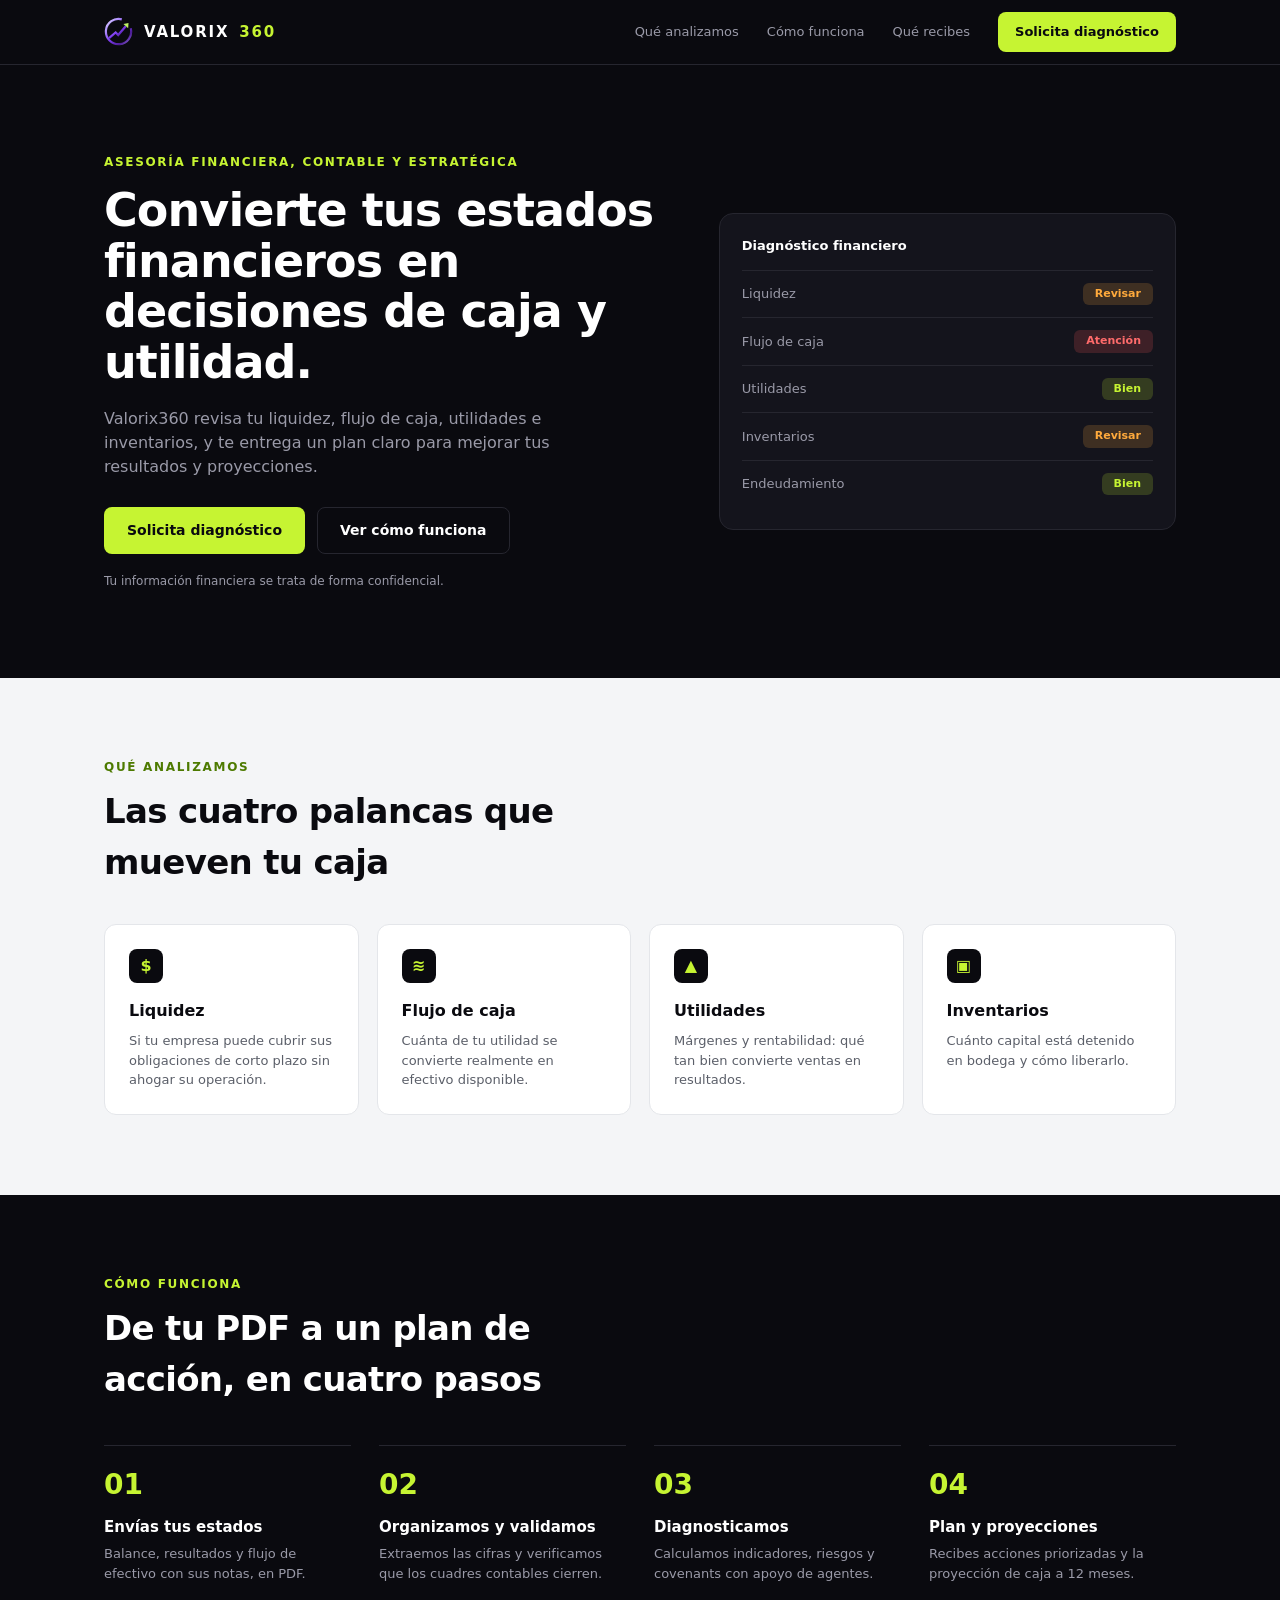
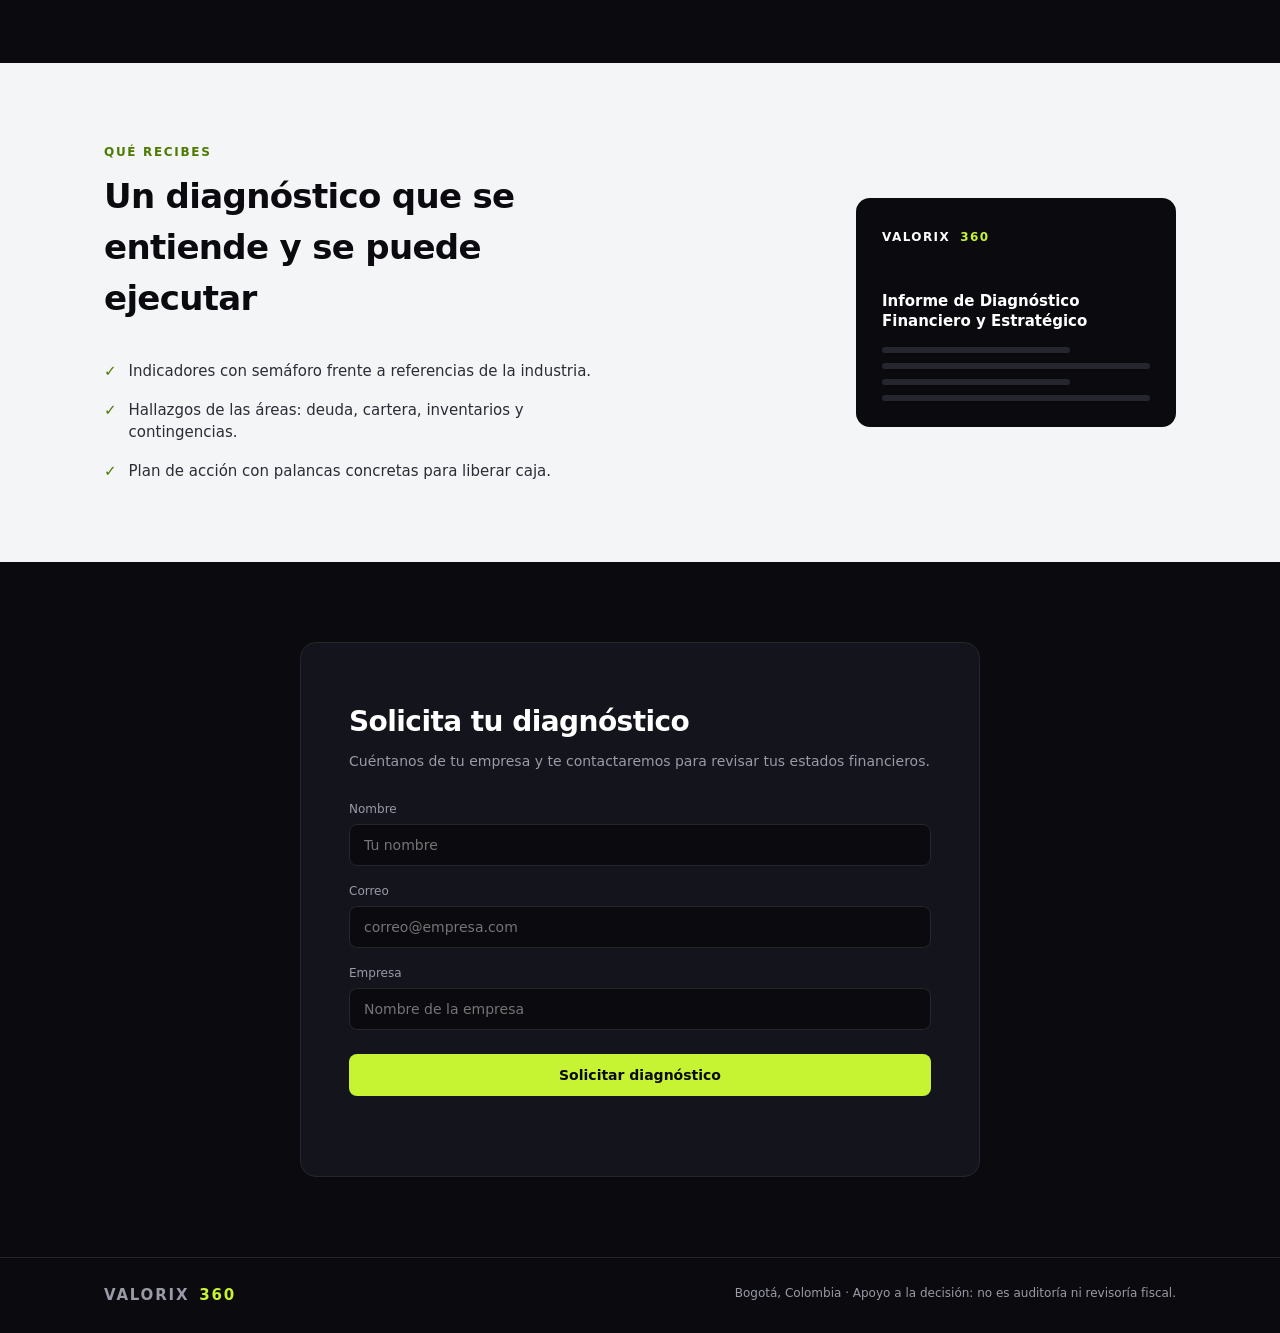
==== web/valorix360.html @ 67e41792 "Logo oficial en PNG y SVG en app y landing" ====
<!DOCTYPE html>
<html lang="es">
<head>
<meta charset="utf-8">
<meta name="viewport" content="width=device-width, initial-scale=1">
<title>Valorix360 · Asesoría financiera, contable y estratégica</title>
<link rel="icon" href="[data-uri]" type="image/svg+xml">
<link rel="icon" href="[data-uri]" type="image/png">
<style>
:root { --bg:#0a0a0f; --panel:#14141c; --line:#26262f; --lime:#c6f432; --txt:#ffffff; --mut:#9a9aa8; --light:#f4f5f7; --ink:#0a0a0f; }
* { box-sizing:border-box; margin:0; padding:0; }
html { scroll-behavior:smooth; }
body { font-family:"Inter","Segoe UI",system-ui,sans-serif; background:var(--bg); color:var(--txt); line-height:1.5; }
a { color:inherit; text-decoration:none; }
.wrap { max-width:1120px; margin:0 auto; padding:0 24px; }
.eyebrow { color:var(--lime); font-size:12px; font-weight:700; letter-spacing:.14em; text-transform:uppercase; }
.btn { display:inline-block; border-radius:8px; padding:12px 22px; font-weight:700; font-size:14px; border:1px solid transparent; cursor:pointer; font-family:inherit; }
.btn-lime { background:var(--lime); color:var(--ink); }
.btn-lime:hover { filter:brightness(1.08); }
.btn-ghost { border-color:var(--line); color:var(--txt); }
.btn[disabled] { opacity:.6; cursor:wait; }
header { border-bottom:1px solid var(--line); }
header .wrap { display:flex; align-items:center; justify-content:space-between; height:64px; }
.logo { font-weight:800; letter-spacing:.12em; font-size:15px; display:inline-flex; align-items:center; gap:10px; }
.logo img { display:block; }
.logo span { color:var(--lime); }
nav { display:flex; gap:28px; align-items:center; font-size:13px; color:var(--mut); }
nav a:hover { color:var(--txt); }
nav .btn { padding:9px 16px; font-size:13px; color:var(--ink); }
.hero { padding:88px 0; }
.hero .wrap { display:grid; grid-template-columns:1.1fr .9fr; gap:56px; align-items:center; }
.hero h1 { font-size:46px; line-height:1.1; margin:14px 0 20px; letter-spacing:-.02em; }
.hero p { color:var(--mut); max-width:480px; margin-bottom:28px; }
.hero .cta { display:flex; gap:12px; flex-wrap:wrap; }
.hero small { display:block; margin-top:18px; color:var(--mut); font-size:12px; }
.card-dark { background:var(--panel); border:1px solid var(--line); border-radius:14px; padding:22px; }
.card-dark h4 { font-size:13px; margin-bottom:14px; }
.row { display:flex; justify-content:space-between; align-items:center; padding:12px 0; border-top:1px solid var(--line); font-size:13px; color:var(--mut); }
.badge { font-size:11px; font-weight:700; padding:3px 12px; border-radius:6px; }
.ok { background:rgba(198,244,50,.18); color:var(--lime); }
.warn { background:rgba(255,170,60,.18); color:#ffaa3c; }
.bad { background:rgba(255,90,90,.18); color:#ff6b6b; }
.light { background:var(--light); color:var(--ink); padding:80px 0; }
.light .eyebrow { color:#4d7a00; }
.light h2 { font-size:34px; margin:10px 0 36px; letter-spacing:-.02em; max-width:520px; }
.cards { display:grid; grid-template-columns:repeat(4,1fr); gap:18px; }
.card { background:#fff; border:1px solid #e4e6ea; border-radius:12px; padding:24px; }
.card .ic { width:34px; height:34px; border-radius:8px; background:var(--ink); color:var(--lime); display:grid; place-items:center; margin-bottom:16px; font-weight:800; }
.card h3 { font-size:16px; margin-bottom:8px; }
.card p { font-size:13px; color:#5b5f69; }
.dark { padding:80px 0; }
.dark h2 { font-size:34px; margin:10px 0 40px; letter-spacing:-.02em; max-width:520px; }
.steps { display:grid; grid-template-columns:repeat(4,1fr); gap:28px; }
.step { border-top:1px solid var(--line); padding-top:18px; }
.step b { display:block; color:var(--lime); font-size:28px; margin-bottom:10px; }
.step h3 { font-size:15px; margin-bottom:6px; }
.step p { color:var(--mut); font-size:13px; }
.recibes { display:grid; grid-template-columns:1fr 1fr; gap:56px; align-items:center; }
.recibes ul { list-style:none; display:grid; gap:16px; }
.recibes li { display:flex; gap:12px; font-size:15px; color:#2a2d35; }
.recibes li::before { content:"✓"; color:#4d7a00; font-weight:800; }
.report { background:var(--ink); color:#fff; border-radius:14px; padding:26px; max-width:320px; margin-left:auto; }
.report .logo { font-size:12px; margin-bottom:46px; }
.report h4 { font-size:15px; line-height:1.3; margin-bottom:16px; }
.report i { display:block; height:6px; background:#26262f; border-radius:3px; margin-top:10px; }
.report i:nth-child(odd) { width:70%; }
.form-box { background:var(--panel); border:1px solid var(--line); border-radius:16px; padding:48px; max-width:680px; margin:0 auto; }
.form-box h2 { font-size:28px; margin-bottom:8px; }
.form-box > p { color:var(--mut); font-size:14px; margin-bottom:28px; }
label { display:block; font-size:12px; color:var(--mut); margin:16px 0 6px; }
input { width:100%; background:var(--bg); border:1px solid var(--line); border-radius:8px; padding:12px 14px; color:var(--txt); font-size:14px; font-family:inherit; }
input:focus { outline:2px solid var(--lime); outline-offset:-1px; }
.form-box .btn { width:100%; margin-top:24px; text-align:center; }
.hp { position:absolute; left:-9999px; }
#msg { margin-top:14px; font-size:13px; color:var(--lime); min-height:18px; }
#msg.error { color:#ff6b6b; }
footer { border-top:1px solid var(--line); padding:26px 0; font-size:12px; color:var(--mut); }
footer .wrap { display:flex; justify-content:space-between; gap:16px; flex-wrap:wrap; }
@media (max-width:860px) {
  .hero .wrap, .recibes { grid-template-columns:1fr; }
  .cards, .steps { grid-template-columns:1fr 1fr; }
  .hero h1 { font-size:34px; }
  nav a:not(.btn) { display:none; }
  .report { margin:0; }
  .form-box { padding:28px; }
}
</style>
</head>
<body>
<header>
  <div class="wrap">
    <a class="logo" href="#"><img src="[data-uri]" alt="" width="30" height="30">VALORIX <span>360</span></a>
    <nav>
      <a href="#analizamos">Qué analizamos</a>
      <a href="#funciona">Cómo funciona</a>
      <a href="#recibes">Qué recibes</a>
      <a class="btn btn-lime" href="http://localhost:8501" target="_blank" rel="noopener">Solicita diagnóstico</a>
    </nav>
  </div>
</header>

<section class="hero">
  <div class="wrap">
    <div>
      <div class="eyebrow">Asesoría financiera, contable y estratégica</div>
      <h1>Convierte tus estados financieros en decisiones de caja y utilidad.</h1>
      <p>Valorix360 revisa tu liquidez, flujo de caja, utilidades e inventarios, y te entrega un plan claro para mejorar tus resultados y proyecciones.</p>
      <div class="cta">
        <a class="btn btn-lime" href="http://localhost:8501" target="_blank" rel="noopener">Solicita diagnóstico</a>
        <a class="btn btn-ghost" href="#funciona">Ver cómo funciona</a>
      </div>
      <small>Tu información financiera se trata de forma confidencial.</small>
    </div>
    <div class="card-dark">
      <h4>Diagnóstico financiero</h4>
      <div class="row">Liquidez <span class="badge warn">Revisar</span></div>
      <div class="row">Flujo de caja <span class="badge bad">Atención</span></div>
      <div class="row">Utilidades <span class="badge ok">Bien</span></div>
      <div class="row">Inventarios <span class="badge warn">Revisar</span></div>
      <div class="row">Endeudamiento <span class="badge ok">Bien</span></div>
    </div>
  </div>
</section>

<section class="light" id="analizamos">
  <div class="wrap">
    <div class="eyebrow">Qué analizamos</div>
    <h2>Las cuatro palancas que mueven tu caja</h2>
    <div class="cards">
      <div class="card"><div class="ic">$</div><h3>Liquidez</h3><p>Si tu empresa puede cubrir sus obligaciones de corto plazo sin ahogar su operación.</p></div>
      <div class="card"><div class="ic">≋</div><h3>Flujo de caja</h3><p>Cuánta de tu utilidad se convierte realmente en efectivo disponible.</p></div>
      <div class="card"><div class="ic">▲</div><h3>Utilidades</h3><p>Márgenes y rentabilidad: qué tan bien convierte ventas en resultados.</p></div>
      <div class="card"><div class="ic">▣</div><h3>Inventarios</h3><p>Cuánto capital está detenido en bodega y cómo liberarlo.</p></div>
    </div>
  </div>
</section>

<section class="dark" id="funciona">
  <div class="wrap">
    <div class="eyebrow">Cómo funciona</div>
    <h2>De tu PDF a un plan de acción, en cuatro pasos</h2>
    <div class="steps">
      <div class="step"><b>01</b><h3>Envías tus estados</h3><p>Balance, resultados y flujo de efectivo con sus notas, en PDF.</p></div>
      <div class="step"><b>02</b><h3>Organizamos y validamos</h3><p>Extraemos las cifras y verificamos que los cuadres contables cierren.</p></div>
      <div class="step"><b>03</b><h3>Diagnosticamos</h3><p>Calculamos indicadores, riesgos y covenants con apoyo de agentes.</p></div>
      <div class="step"><b>04</b><h3>Plan y proyecciones</h3><p>Recibes acciones priorizadas y la proyección de caja a 12 meses.</p></div>
    </div>
  </div>
</section>

<section class="light" id="recibes">
  <div class="wrap recibes">
    <div>
      <div class="eyebrow">Qué recibes</div>
      <h2>Un diagnóstico que se entiende y se puede ejecutar</h2>
      <ul>
        <li>Indicadores con semáforo frente a referencias de la industria.</li>
        <li>Hallazgos de las áreas: deuda, cartera, inventarios y contingencias.</li>
        <li>Plan de acción con palancas concretas para liberar caja.</li>
      </ul>
    </div>
    <div class="report">
      <div class="logo">VALORIX <span>360</span></div>
      <h4>Informe de Diagnóstico Financiero y Estratégico</h4>
      <i></i><i></i><i></i><i></i>
    </div>
  </div>
</section>

<section class="dark" id="contacto">
  <div class="wrap">
    <div class="form-box">
      <h2>Solicita tu diagnóstico</h2>
      <p>Cuéntanos de tu empresa y te contactaremos para revisar tus estados financieros.</p>
      <form id="f">
        <label for="n">Nombre</label><input id="n" name="nombre" required maxlength="100" autocomplete="name" placeholder="Tu nombre">
        <label for="c">Correo</label><input id="c" name="correo" type="email" required maxlength="150" autocomplete="email" placeholder="correo@empresa.com">
        <label for="e">Empresa</label><input id="e" name="empresa" required maxlength="150" autocomplete="organization" placeholder="Nombre de la empresa">
        <input class="hp" name="_honey" tabindex="-1" autocomplete="off" aria-hidden="true">
        <button class="btn btn-lime" type="submit">Solicitar diagnóstico</button>
        <div id="msg" role="status"></div>
      </form>
    </div>
  </div>
</section>

<footer>
  <div class="wrap">
    <span class="logo">VALORIX <span>360</span></span>
    <span>Bogotá, Colombia · Apoyo a la decisión: no es auditoría ni revisoría fiscal.</span>
  </div>
</footer>

<script>
const ENDPOINT = 'https://formsubmit.co/ajax/virviescas_2318@hotmail.com';

const form = document.getElementById('f');
const msg = document.getElementById('msg');
const boton = form.querySelector('button[type=submit]');

function aviso(texto, error) {
  msg.textContent = texto;
  msg.classList.toggle('error', Boolean(error));
}

form.addEventListener('submit', async (e) => {
  e.preventDefault();
  if (form._honey.value) return;
  boton.disabled = true;
  aviso('Enviando...');
  try {
    const r = await fetch(ENDPOINT, {
      method: 'POST',
      headers: { 'Content-Type': 'application/json', Accept: 'application/json' },
      body: JSON.stringify({
        nombre: form.nombre.value,
        correo: form.correo.value,
        empresa: form.empresa.value,
        _subject: 'Nueva solicitud de diagnóstico Valorix360',
        _replyto: form.correo.value,
        _template: 'table',
        _captcha: 'false',
      }),
    });
    const data = await r.json();
    if (!r.ok || String(data.success) !== 'true') throw new Error(data.message || 'Error de envío');
    aviso('Gracias, ' + form.nombre.value + '. Recibimos tu solicitud y te escribiremos pronto.');
    form.reset();
  } catch (err) {
    aviso('No pudimos enviar tu solicitud. Inténtalo de nuevo en unos minutos.', true);
  } finally {
    boton.disabled = false;
  }
});
</script>
</body>
</html>
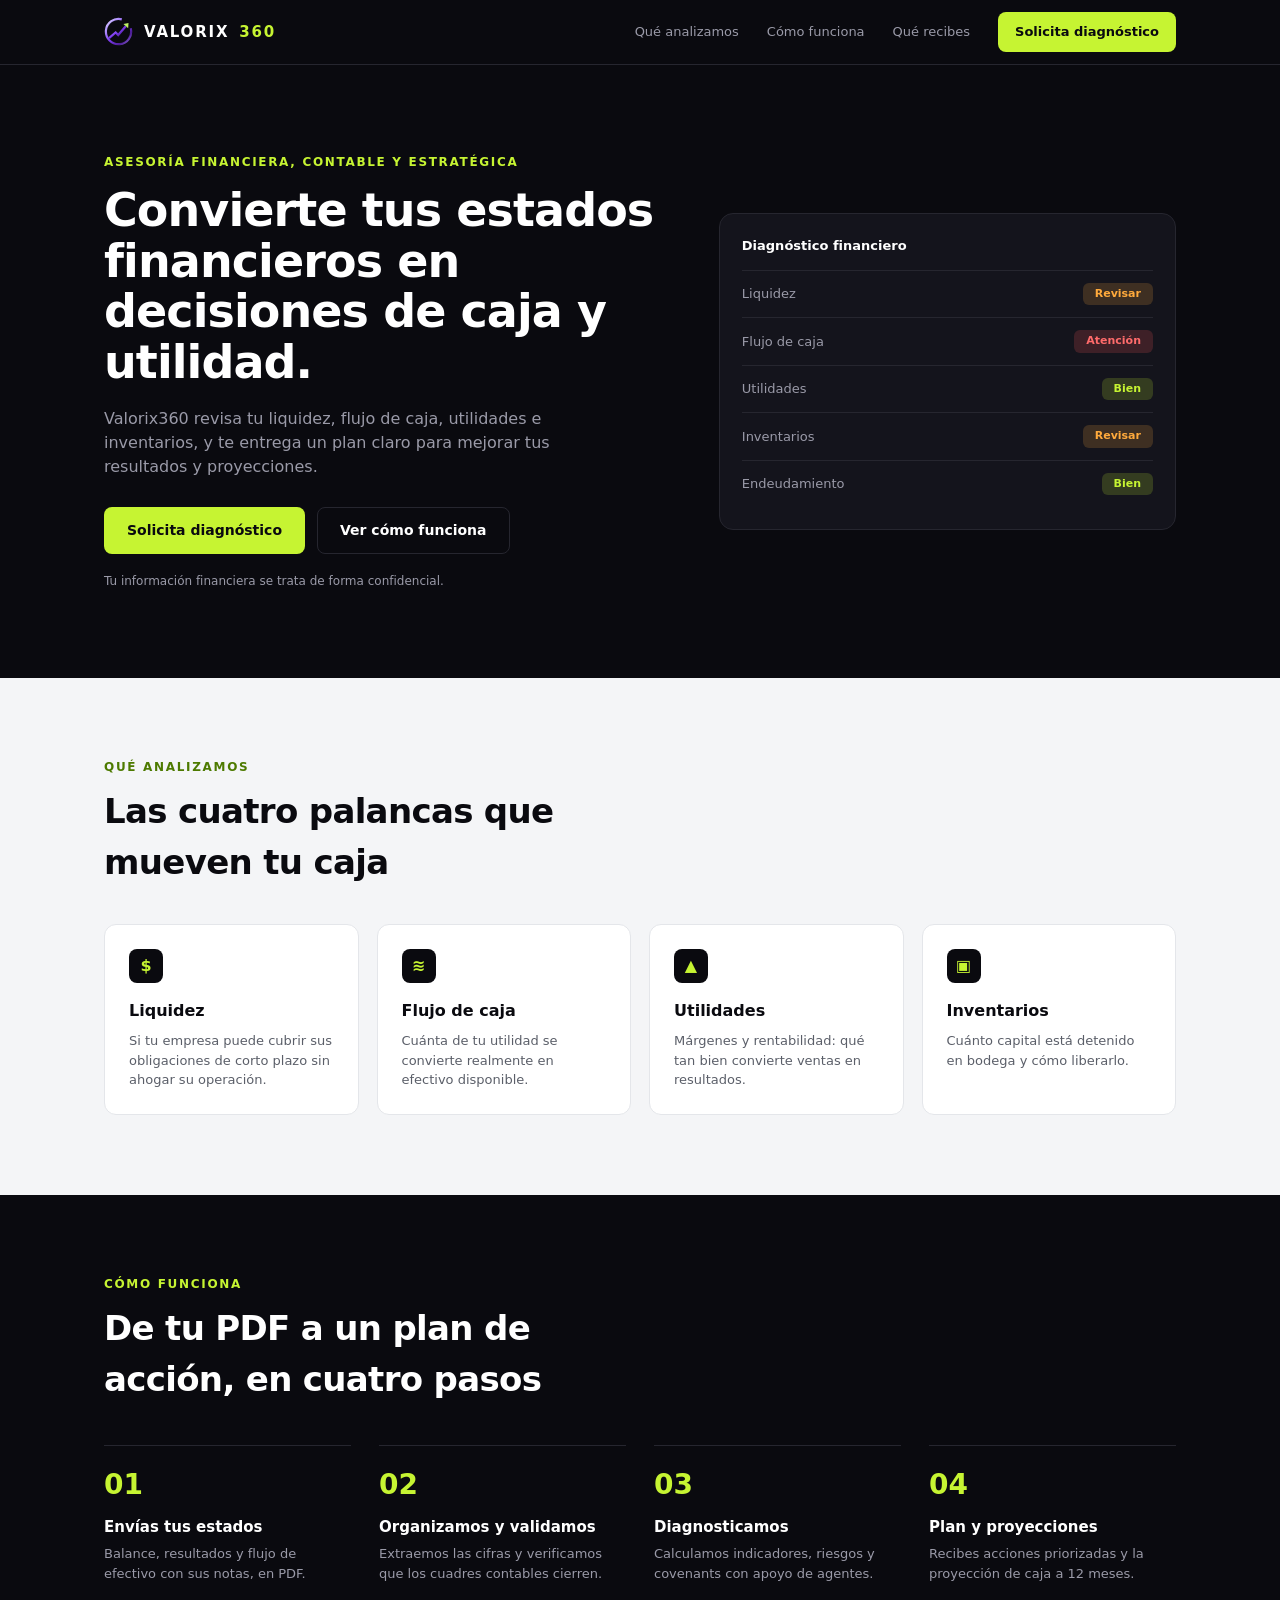
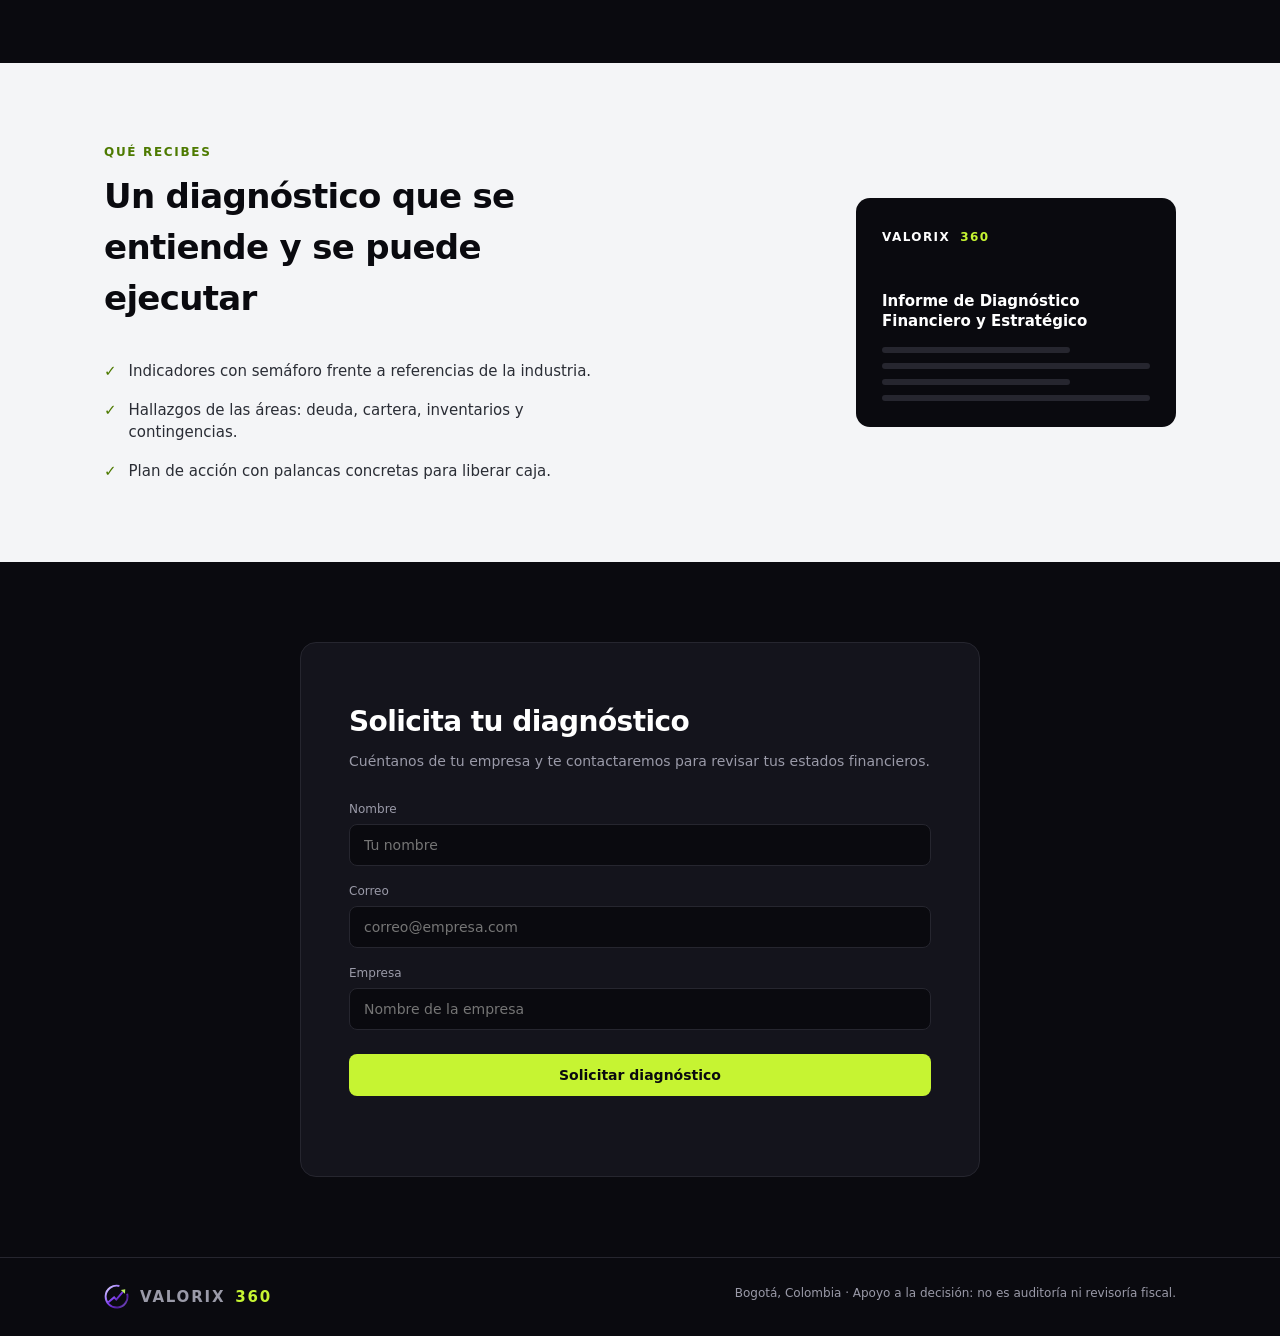
==== commit 36c15604: "Logo en el pie de la landing" ====
--- a/web/valorix360.html
+++ b/web/valorix360.html
@@ -9,7 +9,9 @@
 <style>
 :root { --bg:#0a0a0f; --panel:#14141c; --line:#26262f; --lime:#c6f432; --txt:#ffffff; --mut:#9a9aa8; --light:#f4f5f7; --ink:#0a0a0f; }
 * { box-sizing:border-box; margin:0; padding:0; }
-html { scroll-behavior:smooth; }
+html { scroll-behavior:smooth; -webkit-text-size-adjust:100%; }
+img, svg { max-width:100%; }
+body { overflow-x:hidden; }
 body { font-family:"Inter","Segoe UI",system-ui,sans-serif; background:var(--bg); color:var(--txt); line-height:1.5; }
 a { color:inherit; text-decoration:none; }
 .wrap { max-width:1120px; margin:0 auto; padding:0 24px; }
@@ -29,7 +31,7 @@
 nav .btn { padding:9px 16px; font-size:13px; color:var(--ink); }
 .hero { padding:88px 0; }
 .hero .wrap { display:grid; grid-template-columns:1.1fr .9fr; gap:56px; align-items:center; }
-.hero h1 { font-size:46px; line-height:1.1; margin:14px 0 20px; letter-spacing:-.02em; }
+.hero h1 { font-size:clamp(30px, 5.2vw, 46px); line-height:1.1; margin:14px 0 20px; letter-spacing:-.02em; }
 .hero p { color:var(--mut); max-width:480px; margin-bottom:28px; }
 .hero .cta { display:flex; gap:12px; flex-wrap:wrap; }
 .hero small { display:block; margin-top:18px; color:var(--mut); font-size:12px; }
@@ -42,14 +44,14 @@
 .bad { background:rgba(255,90,90,.18); color:#ff6b6b; }
 .light { background:var(--light); color:var(--ink); padding:80px 0; }
 .light .eyebrow { color:#4d7a00; }
-.light h2 { font-size:34px; margin:10px 0 36px; letter-spacing:-.02em; max-width:520px; }
+.light h2 { font-size:clamp(26px, 4vw, 34px); margin:10px 0 36px; letter-spacing:-.02em; max-width:520px; }
 .cards { display:grid; grid-template-columns:repeat(4,1fr); gap:18px; }
 .card { background:#fff; border:1px solid #e4e6ea; border-radius:12px; padding:24px; }
 .card .ic { width:34px; height:34px; border-radius:8px; background:var(--ink); color:var(--lime); display:grid; place-items:center; margin-bottom:16px; font-weight:800; }
 .card h3 { font-size:16px; margin-bottom:8px; }
 .card p { font-size:13px; color:#5b5f69; }
 .dark { padding:80px 0; }
-.dark h2 { font-size:34px; margin:10px 0 40px; letter-spacing:-.02em; max-width:520px; }
+.dark h2 { font-size:clamp(26px, 4vw, 34px); margin:10px 0 40px; letter-spacing:-.02em; max-width:520px; }
 .steps { display:grid; grid-template-columns:repeat(4,1fr); gap:28px; }
 .step { border-top:1px solid var(--line); padding-top:18px; }
 .step b { display:block; color:var(--lime); font-size:28px; margin-bottom:10px; }
@@ -76,13 +78,32 @@
 #msg.error { color:#ff6b6b; }
 footer { border-top:1px solid var(--line); padding:26px 0; font-size:12px; color:var(--mut); }
 footer .wrap { display:flex; justify-content:space-between; gap:16px; flex-wrap:wrap; }
+@media (max-width:1024px) {
+  .cards { grid-template-columns:repeat(2, 1fr); }
+  .hero { padding:64px 0; }
+  .light, .dark { padding:64px 0; }
+}
 @media (max-width:860px) {
-  .hero .wrap, .recibes { grid-template-columns:1fr; }
-  .cards, .steps { grid-template-columns:1fr 1fr; }
-  .hero h1 { font-size:34px; }
+  .hero .wrap, .recibes { grid-template-columns:1fr; gap:36px; }
+  .steps { grid-template-columns:1fr 1fr; }
   nav a:not(.btn) { display:none; }
   .report { margin:0; }
-  .form-box { padding:28px; }
+  .form-box { padding:32px; }
+}
+@media (max-width:560px) {
+  .wrap { padding:0 18px; }
+  header .wrap { height:58px; }
+  nav .btn { padding:9px 12px; font-size:12px; }
+  .hero { padding:44px 0; }
+  .light, .dark { padding:48px 0; }
+  .cards, .steps { grid-template-columns:1fr; }
+  .hero .cta { flex-direction:column; }
+  .hero .cta .btn { text-align:center; }
+  .btn { min-height:44px; padding:13px 20px; }
+  input { font-size:16px; }
+  .form-box { padding:22px 18px; }
+  .report { max-width:none; }
+  footer .wrap { flex-direction:column; }
 }
 </style>
 </head>
@@ -94,7 +115,7 @@
       <a href="#analizamos">Qué analizamos</a>
       <a href="#funciona">Cómo funciona</a>
       <a href="#recibes">Qué recibes</a>
-      <a class="btn btn-lime" href="http://localhost:8501" target="_blank" rel="noopener">Solicita diagnóstico</a>
+      <a class="btn btn-lime" href="#contacto" data-app>Solicita diagnóstico</a>
     </nav>
   </div>
 </header>
@@ -106,7 +127,7 @@
       <h1>Convierte tus estados financieros en decisiones de caja y utilidad.</h1>
       <p>Valorix360 revisa tu liquidez, flujo de caja, utilidades e inventarios, y te entrega un plan claro para mejorar tus resultados y proyecciones.</p>
       <div class="cta">
-        <a class="btn btn-lime" href="http://localhost:8501" target="_blank" rel="noopener">Solicita diagnóstico</a>
+        <a class="btn btn-lime" href="#contacto" data-app>Solicita diagnóstico</a>
         <a class="btn btn-ghost" href="#funciona">Ver cómo funciona</a>
       </div>
       <small>Tu información financiera se trata de forma confidencial.</small>
@@ -186,13 +207,29 @@
 
 <footer>
   <div class="wrap">
-    <span class="logo">VALORIX <span>360</span></span>
+    <span class="logo"><img src="[data-uri]" alt="" width="26" height="26">VALORIX <span>360</span></span>
     <span>Bogotá, Colombia · Apoyo a la decisión: no es auditoría ni revisoría fiscal.</span>
   </div>
 </footer>
 
 <script>
 const ENDPOINT = 'https://formsubmit.co/ajax/virviescas_2318@hotmail.com';
+
+// URL pública de la app de Streamlit. Vacía: en producción los botones llevan al formulario de contacto.
+const URL_APP_PUBLICA = '';
+const PUERTO_APP_LOCAL = 8501;
+
+function urlApp() {
+  const h = location.hostname;
+  if (location.protocol === 'file:') return `http://localhost:${PUERTO_APP_LOCAL}`;
+  const red_local = h === 'localhost' || h.endsWith('.local') || /^(127\.|10\.|192\.168\.|172\.(1[6-9]|2\d|3[01])\.)/.test(h);
+  return red_local ? `${location.protocol}//${h}:${PUERTO_APP_LOCAL}` : URL_APP_PUBLICA;
+}
+
+document.querySelectorAll('a[data-app]').forEach((a) => {
+  const u = urlApp();
+  if (u) { a.href = u; a.target = '_blank'; a.rel = 'noopener'; }
+});
 
 const form = document.getElementById('f');
 const msg = document.getElementById('msg');
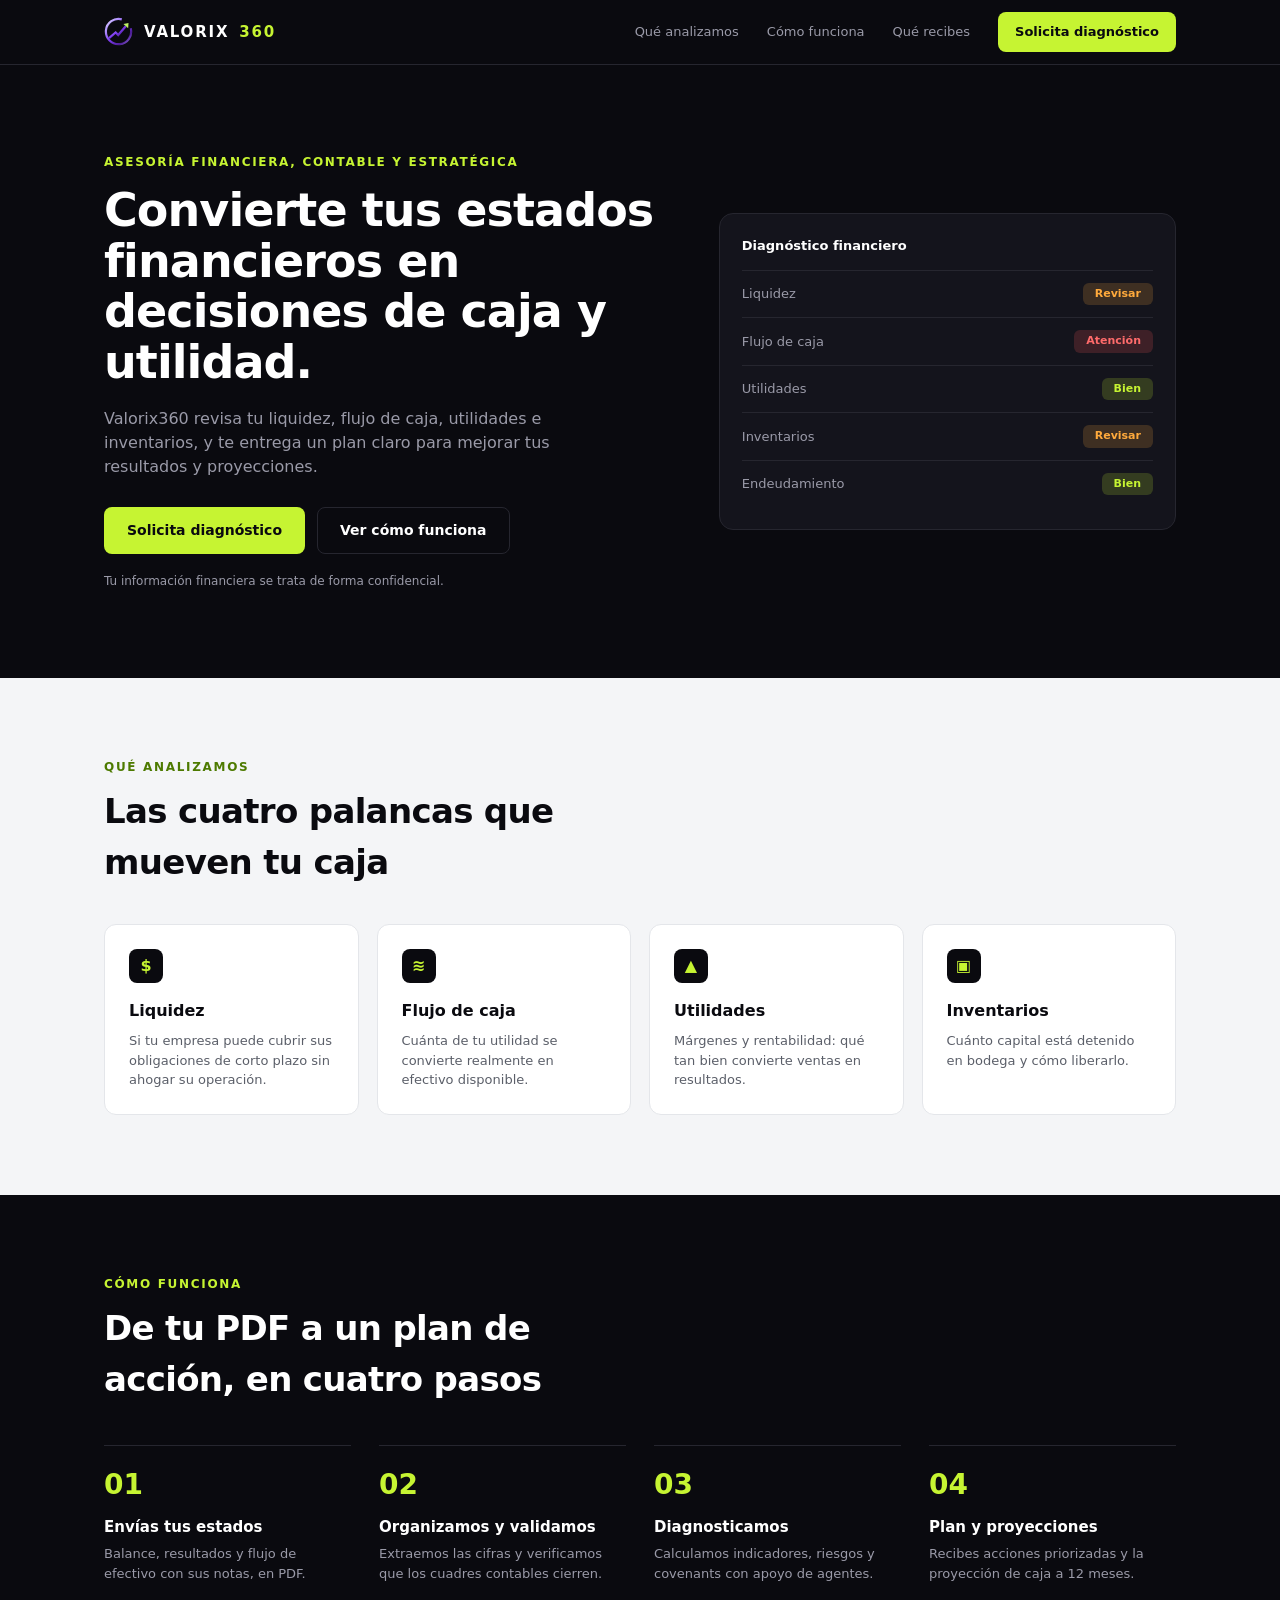
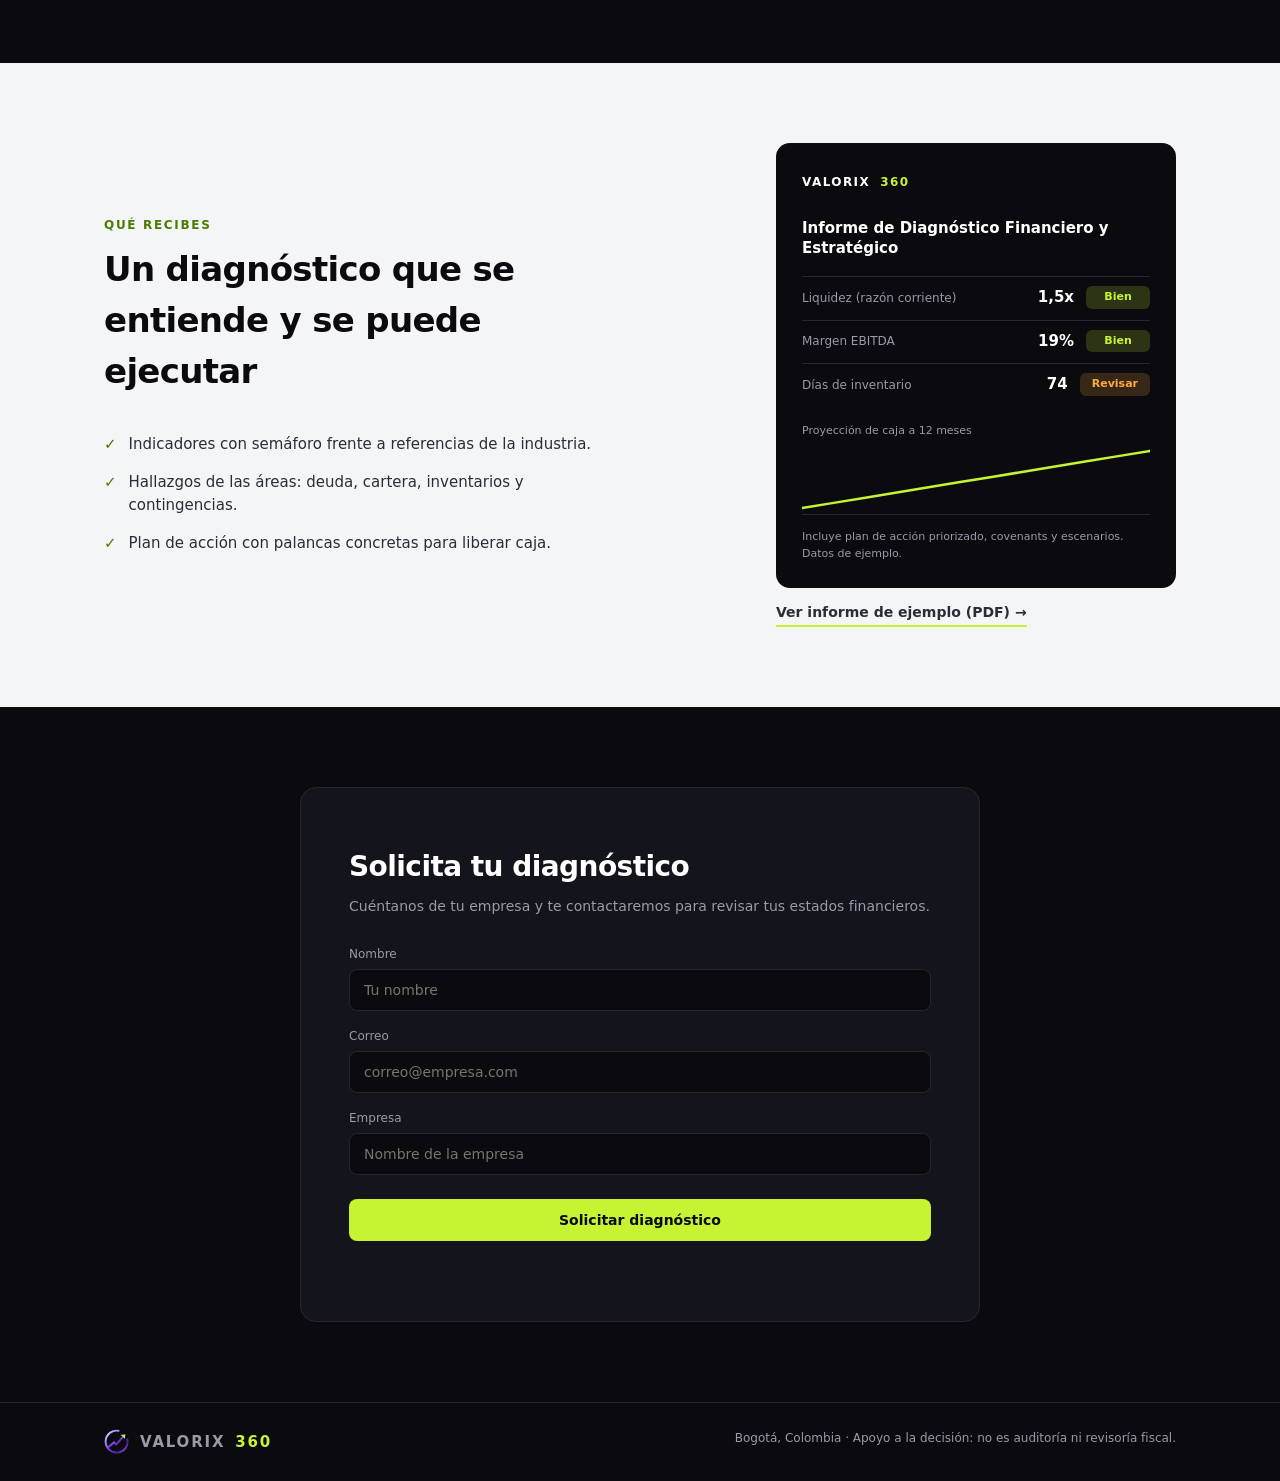
==== commit b4b2435b: "Landing: tarjeta de informe con indicadores y enlace a informe de ejemplo" ====
--- a/web/valorix360.html
+++ b/web/valorix360.html
@@ -61,11 +61,19 @@
 .recibes ul { list-style:none; display:grid; gap:16px; }
 .recibes li { display:flex; gap:12px; font-size:15px; color:#2a2d35; }
 .recibes li::before { content:"✓"; color:#4d7a00; font-weight:800; }
-.report { background:var(--ink); color:#fff; border-radius:14px; padding:26px; max-width:320px; margin-left:auto; }
-.report .logo { font-size:12px; margin-bottom:46px; }
-.report h4 { font-size:15px; line-height:1.3; margin-bottom:16px; }
-.report i { display:block; height:6px; background:#26262f; border-radius:3px; margin-top:10px; }
-.report i:nth-child(odd) { width:70%; }
+.report-col { width:100%; max-width:400px; margin-left:auto; }
+.report { background:var(--ink); color:#fff; border-radius:14px; padding:26px; }
+.report .logo { font-size:12px; margin-bottom:28px; }
+.report h4 { font-size:15px; line-height:1.3; margin-bottom:18px; }
+.rep-kpis { display:grid; gap:2px; margin-bottom:18px; }
+.rep-kpis div { display:grid; grid-template-columns:1fr auto auto; align-items:center; gap:12px; padding:9px 0; border-top:1px solid var(--line); font-size:12px; color:var(--mut); }
+.rep-kpis b { color:#fff; font-size:15px; }
+.rep-kpis .badge { font-style:normal; min-width:64px; text-align:center; }
+.rep-chart span { display:block; font-size:11px; color:var(--mut); margin-bottom:6px; }
+.rep-chart svg { display:block; width:100%; height:70px; border-bottom:1px solid var(--line); }
+.rep-note { margin-top:14px; font-size:11px; color:var(--mut); }
+.rep-link { display:inline-block; margin-top:14px; font-size:14px; font-weight:700; color:#2a2d35; border-bottom:2px solid var(--lime); padding-bottom:2px; }
+.rep-link:hover { color:#000; }
 .form-box { background:var(--panel); border:1px solid var(--line); border-radius:16px; padding:48px; max-width:680px; margin:0 auto; }
 .form-box h2 { font-size:28px; margin-bottom:8px; }
 .form-box > p { color:var(--mut); font-size:14px; margin-bottom:28px; }
@@ -87,7 +95,7 @@
   .hero .wrap, .recibes { grid-template-columns:1fr; gap:36px; }
   .steps { grid-template-columns:1fr 1fr; }
   nav a:not(.btn) { display:none; }
-  .report { margin:0; }
+  .report-col { margin:0; max-width:520px; }
   .form-box { padding:32px; }
 }
 @media (max-width:560px) {
@@ -102,7 +110,7 @@
   .btn { min-height:44px; padding:13px 20px; }
   input { font-size:16px; }
   .form-box { padding:22px 18px; }
-  .report { max-width:none; }
+  .report-col { max-width:none; }
   footer .wrap { flex-direction:column; }
 }
 </style>
@@ -180,10 +188,24 @@
         <li>Plan de acción con palancas concretas para liberar caja.</li>
       </ul>
     </div>
+    <div class="report-col">
     <div class="report">
       <div class="logo">VALORIX <span>360</span></div>
       <h4>Informe de Diagnóstico Financiero y Estratégico</h4>
-      <i></i><i></i><i></i><i></i>
+      <div class="rep-kpis">
+        <div><span>Liquidez (razón corriente)</span><b>1,5x</b><em class="badge ok">Bien</em></div>
+        <div><span>Margen EBITDA</span><b>19%</b><em class="badge ok">Bien</em></div>
+        <div><span>Días de inventario</span><b>74</b><em class="badge warn">Revisar</em></div>
+      </div>
+      <div class="rep-chart">
+        <span>Proyección de caja a 12 meses</span>
+        <svg viewBox="0 0 280 70" role="img" aria-label="Proyección de caja a 12 meses, tendencia creciente" preserveAspectRatio="none">
+          <polyline points="0,64 25.5,58.7 50.9,53.5 76.4,48.2 101.8,42.9 127.3,37.6 152.7,32.4 178.2,27.1 203.6,21.8 229.1,16.5 254.5,11.3 280,6" fill="none" stroke="#c6f432" stroke-width="2.5" stroke-linecap="round" stroke-linejoin="round" vector-effect="non-scaling-stroke"/>
+        </svg>
+      </div>
+      <p class="rep-note">Incluye plan de acción priorizado, covenants y escenarios. Datos de ejemplo.</p>
+    </div>
+    <a class="rep-link" href="informe_ejemplo_valorix360.pdf" target="_blank" rel="noopener">Ver informe de ejemplo (PDF) →</a>
     </div>
   </div>
 </section>
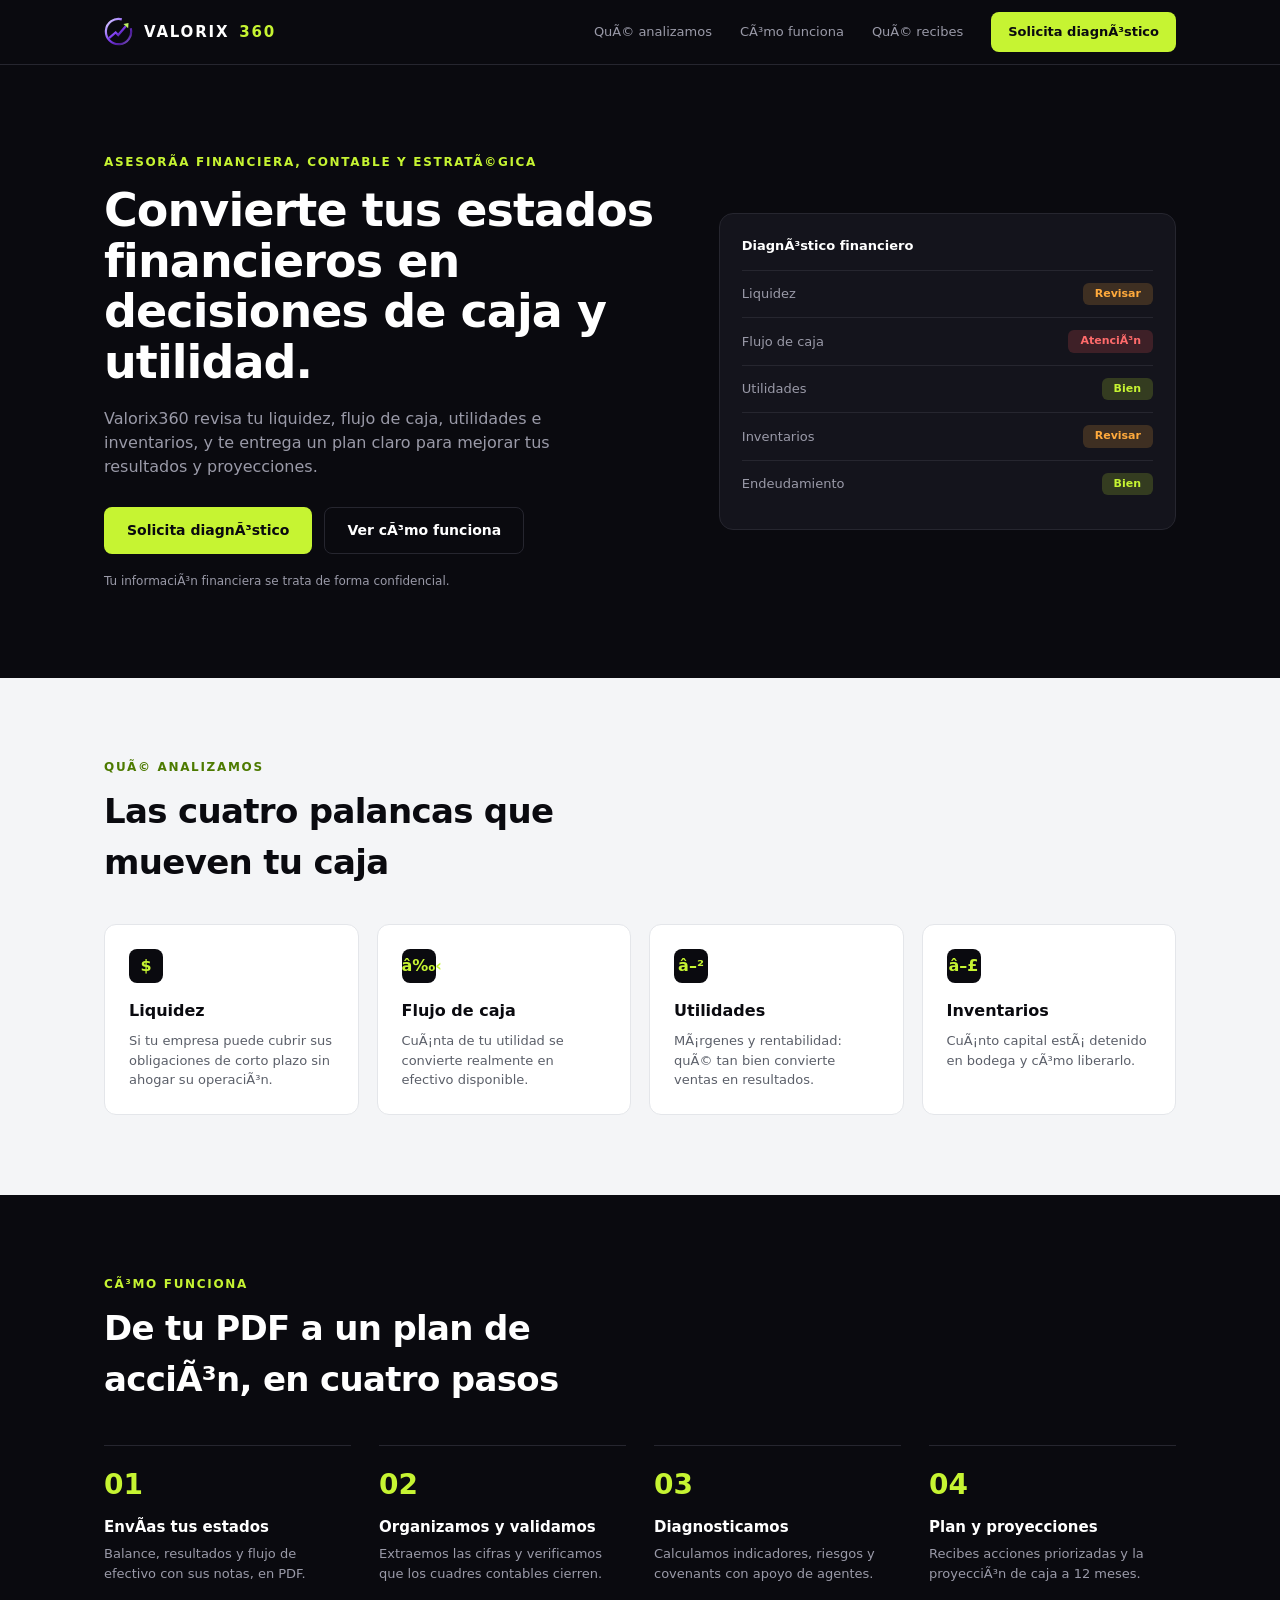
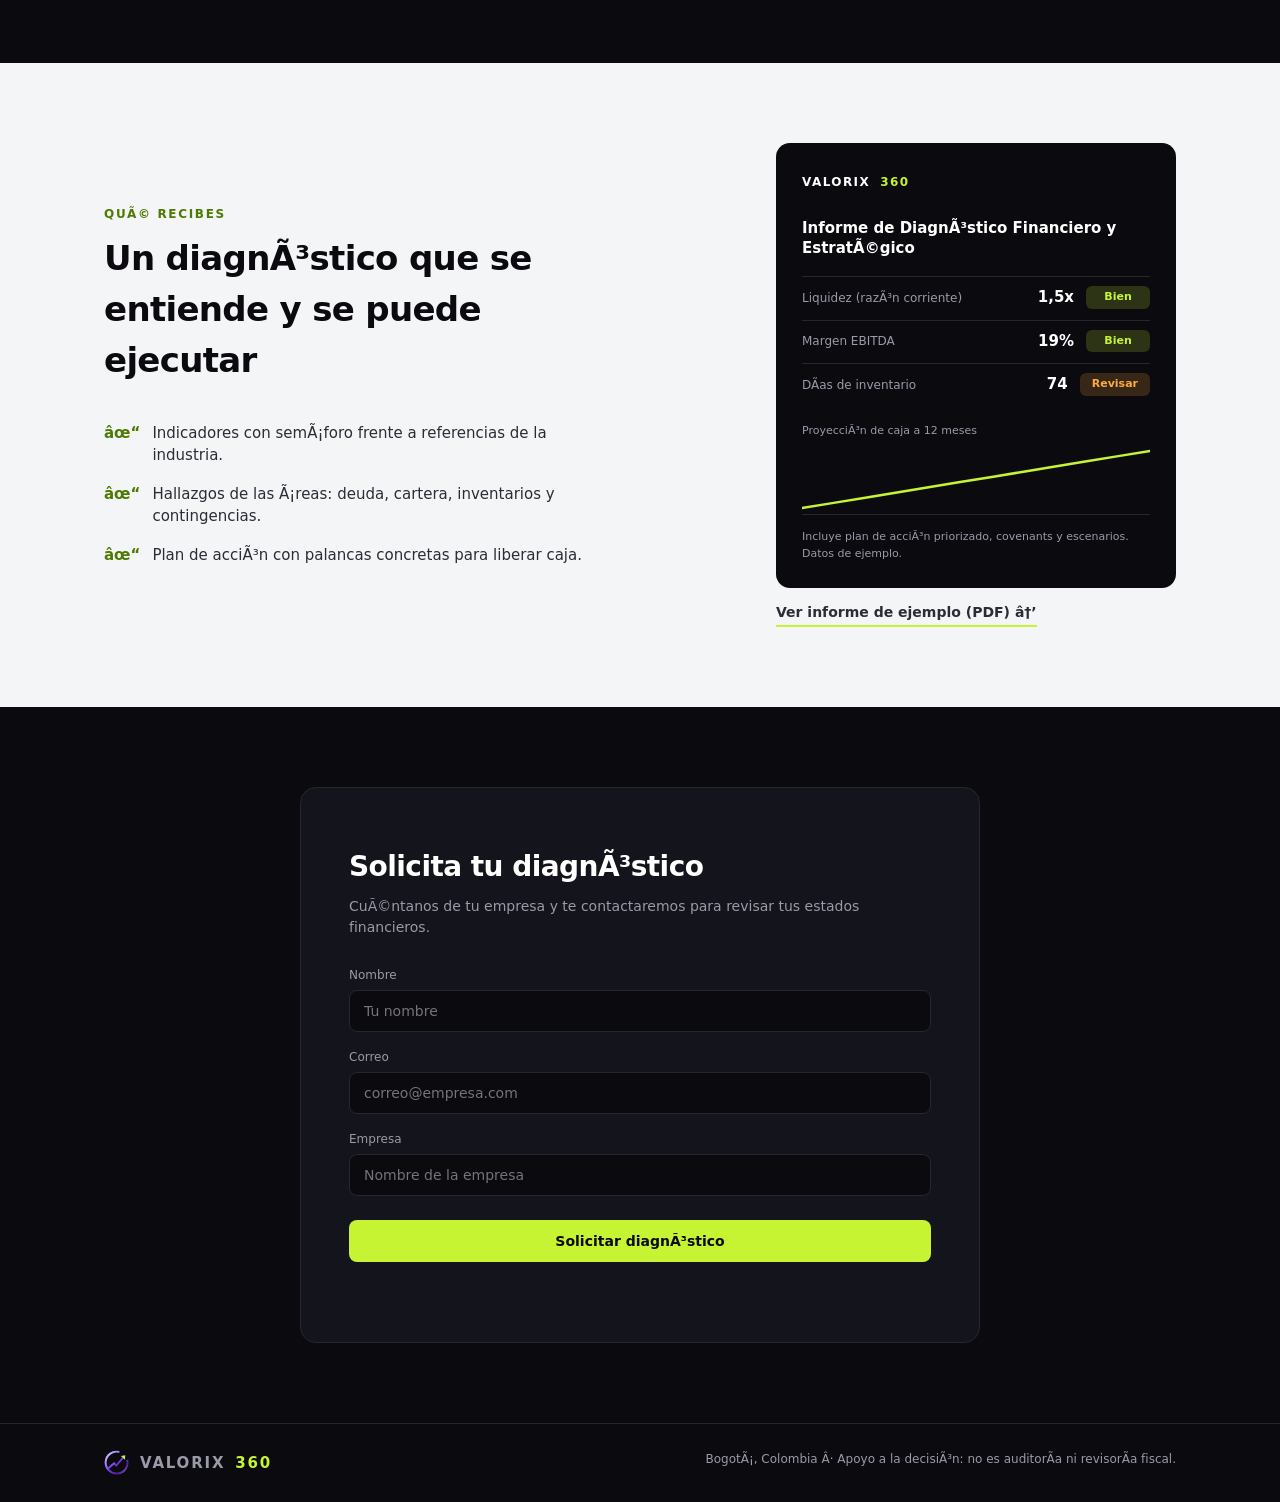
==== commit 8a4a7924: "Elimina hash de la URL de la landing Co-authored-by: Copilot <223556219+Copilot@users.noreply.github" ====
--- a/web/valorix360.html
+++ b/web/valorix360.html
@@ -1,9 +1,9 @@
-<!DOCTYPE html>
+﻿<!DOCTYPE html>
 <html lang="es">
 <head>
 <meta charset="utf-8">
 <meta name="viewport" content="width=device-width, initial-scale=1">
-<title>Valorix360 · Asesoría financiera, contable y estratégica</title>
+<title>Valorix360 Â· AsesorÃ­a financiera, contable y estratÃ©gica</title>
 <link rel="icon" href="[data-uri]" type="image/svg+xml">
 <link rel="icon" href="[data-uri]" type="image/png">
 <style>
@@ -60,7 +60,7 @@
 .recibes { display:grid; grid-template-columns:1fr 1fr; gap:56px; align-items:center; }
 .recibes ul { list-style:none; display:grid; gap:16px; }
 .recibes li { display:flex; gap:12px; font-size:15px; color:#2a2d35; }
-.recibes li::before { content:"✓"; color:#4d7a00; font-weight:800; }
+.recibes li::before { content:"âœ“"; color:#4d7a00; font-weight:800; }
 .report-col { width:100%; max-width:400px; margin-left:auto; }
 .report { background:var(--ink); color:#fff; border-radius:14px; padding:26px; }
 .report .logo { font-size:12px; margin-bottom:28px; }
@@ -118,12 +118,12 @@
 <body>
 <header>
   <div class="wrap">
-    <a class="logo" href="#"><img src="[data-uri]" alt="" width="30" height="30">VALORIX <span>360</span></a>
+    <a class="logo" href="./"><img src="[data-uri]" alt="" width="30" height="30">VALORIX <span>360</span></a>
     <nav>
-      <a href="#analizamos">Qué analizamos</a>
-      <a href="#funciona">Cómo funciona</a>
-      <a href="#recibes">Qué recibes</a>
-      <a class="btn btn-lime" href="#contacto" data-app>Solicita diagnóstico</a>
+      <a href="#analizamos">QuÃ© analizamos</a>
+      <a href="#funciona">CÃ³mo funciona</a>
+      <a href="#recibes">QuÃ© recibes</a>
+      <a class="btn btn-lime" href="#contacto" data-app>Solicita diagnÃ³stico</a>
     </nav>
   </div>
 </header>
@@ -131,19 +131,19 @@
 <section class="hero">
   <div class="wrap">
     <div>
-      <div class="eyebrow">Asesoría financiera, contable y estratégica</div>
+      <div class="eyebrow">AsesorÃ­a financiera, contable y estratÃ©gica</div>
       <h1>Convierte tus estados financieros en decisiones de caja y utilidad.</h1>
       <p>Valorix360 revisa tu liquidez, flujo de caja, utilidades e inventarios, y te entrega un plan claro para mejorar tus resultados y proyecciones.</p>
       <div class="cta">
-        <a class="btn btn-lime" href="#contacto" data-app>Solicita diagnóstico</a>
-        <a class="btn btn-ghost" href="#funciona">Ver cómo funciona</a>
+        <a class="btn btn-lime" href="#contacto" data-app>Solicita diagnÃ³stico</a>
+        <a class="btn btn-ghost" href="#funciona">Ver cÃ³mo funciona</a>
       </div>
-      <small>Tu información financiera se trata de forma confidencial.</small>
+      <small>Tu informaciÃ³n financiera se trata de forma confidencial.</small>
     </div>
     <div class="card-dark">
-      <h4>Diagnóstico financiero</h4>
+      <h4>DiagnÃ³stico financiero</h4>
       <div class="row">Liquidez <span class="badge warn">Revisar</span></div>
-      <div class="row">Flujo de caja <span class="badge bad">Atención</span></div>
+      <div class="row">Flujo de caja <span class="badge bad">AtenciÃ³n</span></div>
       <div class="row">Utilidades <span class="badge ok">Bien</span></div>
       <div class="row">Inventarios <span class="badge warn">Revisar</span></div>
       <div class="row">Endeudamiento <span class="badge ok">Bien</span></div>
@@ -153,26 +153,26 @@
 
 <section class="light" id="analizamos">
   <div class="wrap">
-    <div class="eyebrow">Qué analizamos</div>
+    <div class="eyebrow">QuÃ© analizamos</div>
     <h2>Las cuatro palancas que mueven tu caja</h2>
     <div class="cards">
-      <div class="card"><div class="ic">$</div><h3>Liquidez</h3><p>Si tu empresa puede cubrir sus obligaciones de corto plazo sin ahogar su operación.</p></div>
-      <div class="card"><div class="ic">≋</div><h3>Flujo de caja</h3><p>Cuánta de tu utilidad se convierte realmente en efectivo disponible.</p></div>
-      <div class="card"><div class="ic">▲</div><h3>Utilidades</h3><p>Márgenes y rentabilidad: qué tan bien convierte ventas en resultados.</p></div>
-      <div class="card"><div class="ic">▣</div><h3>Inventarios</h3><p>Cuánto capital está detenido en bodega y cómo liberarlo.</p></div>
+      <div class="card"><div class="ic">$</div><h3>Liquidez</h3><p>Si tu empresa puede cubrir sus obligaciones de corto plazo sin ahogar su operaciÃ³n.</p></div>
+      <div class="card"><div class="ic">â‰‹</div><h3>Flujo de caja</h3><p>CuÃ¡nta de tu utilidad se convierte realmente en efectivo disponible.</p></div>
+      <div class="card"><div class="ic">â–²</div><h3>Utilidades</h3><p>MÃ¡rgenes y rentabilidad: quÃ© tan bien convierte ventas en resultados.</p></div>
+      <div class="card"><div class="ic">â–£</div><h3>Inventarios</h3><p>CuÃ¡nto capital estÃ¡ detenido en bodega y cÃ³mo liberarlo.</p></div>
     </div>
   </div>
 </section>
 
 <section class="dark" id="funciona">
   <div class="wrap">
-    <div class="eyebrow">Cómo funciona</div>
-    <h2>De tu PDF a un plan de acción, en cuatro pasos</h2>
+    <div class="eyebrow">CÃ³mo funciona</div>
+    <h2>De tu PDF a un plan de acciÃ³n, en cuatro pasos</h2>
     <div class="steps">
-      <div class="step"><b>01</b><h3>Envías tus estados</h3><p>Balance, resultados y flujo de efectivo con sus notas, en PDF.</p></div>
+      <div class="step"><b>01</b><h3>EnvÃ­as tus estados</h3><p>Balance, resultados y flujo de efectivo con sus notas, en PDF.</p></div>
       <div class="step"><b>02</b><h3>Organizamos y validamos</h3><p>Extraemos las cifras y verificamos que los cuadres contables cierren.</p></div>
       <div class="step"><b>03</b><h3>Diagnosticamos</h3><p>Calculamos indicadores, riesgos y covenants con apoyo de agentes.</p></div>
-      <div class="step"><b>04</b><h3>Plan y proyecciones</h3><p>Recibes acciones priorizadas y la proyección de caja a 12 meses.</p></div>
+      <div class="step"><b>04</b><h3>Plan y proyecciones</h3><p>Recibes acciones priorizadas y la proyecciÃ³n de caja a 12 meses.</p></div>
     </div>
   </div>
 </section>
@@ -180,32 +180,32 @@
 <section class="light" id="recibes">
   <div class="wrap recibes">
     <div>
-      <div class="eyebrow">Qué recibes</div>
-      <h2>Un diagnóstico que se entiende y se puede ejecutar</h2>
+      <div class="eyebrow">QuÃ© recibes</div>
+      <h2>Un diagnÃ³stico que se entiende y se puede ejecutar</h2>
       <ul>
-        <li>Indicadores con semáforo frente a referencias de la industria.</li>
-        <li>Hallazgos de las áreas: deuda, cartera, inventarios y contingencias.</li>
-        <li>Plan de acción con palancas concretas para liberar caja.</li>
+        <li>Indicadores con semÃ¡foro frente a referencias de la industria.</li>
+        <li>Hallazgos de las Ã¡reas: deuda, cartera, inventarios y contingencias.</li>
+        <li>Plan de acciÃ³n con palancas concretas para liberar caja.</li>
       </ul>
     </div>
     <div class="report-col">
     <div class="report">
       <div class="logo">VALORIX <span>360</span></div>
-      <h4>Informe de Diagnóstico Financiero y Estratégico</h4>
+      <h4>Informe de DiagnÃ³stico Financiero y EstratÃ©gico</h4>
       <div class="rep-kpis">
-        <div><span>Liquidez (razón corriente)</span><b>1,5x</b><em class="badge ok">Bien</em></div>
+        <div><span>Liquidez (razÃ³n corriente)</span><b>1,5x</b><em class="badge ok">Bien</em></div>
         <div><span>Margen EBITDA</span><b>19%</b><em class="badge ok">Bien</em></div>
-        <div><span>Días de inventario</span><b>74</b><em class="badge warn">Revisar</em></div>
+        <div><span>DÃ­as de inventario</span><b>74</b><em class="badge warn">Revisar</em></div>
       </div>
       <div class="rep-chart">
-        <span>Proyección de caja a 12 meses</span>
-        <svg viewBox="0 0 280 70" role="img" aria-label="Proyección de caja a 12 meses, tendencia creciente" preserveAspectRatio="none">
+        <span>ProyecciÃ³n de caja a 12 meses</span>
+        <svg viewBox="0 0 280 70" role="img" aria-label="ProyecciÃ³n de caja a 12 meses, tendencia creciente" preserveAspectRatio="none">
           <polyline points="0,64 25.5,58.7 50.9,53.5 76.4,48.2 101.8,42.9 127.3,37.6 152.7,32.4 178.2,27.1 203.6,21.8 229.1,16.5 254.5,11.3 280,6" fill="none" stroke="#c6f432" stroke-width="2.5" stroke-linecap="round" stroke-linejoin="round" vector-effect="non-scaling-stroke"/>
         </svg>
       </div>
-      <p class="rep-note">Incluye plan de acción priorizado, covenants y escenarios. Datos de ejemplo.</p>
-    </div>
-    <a class="rep-link" href="informe_ejemplo_valorix360.pdf" target="_blank" rel="noopener">Ver informe de ejemplo (PDF) →</a>
+      <p class="rep-note">Incluye plan de acciÃ³n priorizado, covenants y escenarios. Datos de ejemplo.</p>
+    </div>
+    <a class="rep-link" href="informe_ejemplo_valorix360.pdf" target="_blank" rel="noopener">Ver informe de ejemplo (PDF) â†’</a>
     </div>
   </div>
 </section>
@@ -213,14 +213,14 @@
 <section class="dark" id="contacto">
   <div class="wrap">
     <div class="form-box">
-      <h2>Solicita tu diagnóstico</h2>
-      <p>Cuéntanos de tu empresa y te contactaremos para revisar tus estados financieros.</p>
+      <h2>Solicita tu diagnÃ³stico</h2>
+      <p>CuÃ©ntanos de tu empresa y te contactaremos para revisar tus estados financieros.</p>
       <form id="f">
         <label for="n">Nombre</label><input id="n" name="nombre" required maxlength="100" autocomplete="name" placeholder="Tu nombre">
         <label for="c">Correo</label><input id="c" name="correo" type="email" required maxlength="150" autocomplete="email" placeholder="correo@empresa.com">
         <label for="e">Empresa</label><input id="e" name="empresa" required maxlength="150" autocomplete="organization" placeholder="Nombre de la empresa">
         <input class="hp" name="_honey" tabindex="-1" autocomplete="off" aria-hidden="true">
-        <button class="btn btn-lime" type="submit">Solicitar diagnóstico</button>
+        <button class="btn btn-lime" type="submit">Solicitar diagnÃ³stico</button>
         <div id="msg" role="status"></div>
       </form>
     </div>
@@ -230,28 +230,14 @@
 <footer>
   <div class="wrap">
     <span class="logo"><img src="[data-uri]" alt="" width="26" height="26">VALORIX <span>360</span></span>
-    <span>Bogotá, Colombia · Apoyo a la decisión: no es auditoría ni revisoría fiscal.</span>
+    <span>BogotÃ¡, Colombia Â· Apoyo a la decisiÃ³n: no es auditorÃ­a ni revisorÃ­a fiscal.</span>
   </div>
 </footer>
 
 <script>
 const ENDPOINT = 'https://formsubmit.co/ajax/virviescas_2318@hotmail.com';
 
-// URL pública de la app de Streamlit. Vacía: en producción los botones llevan al formulario de contacto.
-const URL_APP_PUBLICA = '';
-const PUERTO_APP_LOCAL = 8501;
-
-function urlApp() {
-  const h = location.hostname;
-  if (location.protocol === 'file:') return `http://localhost:${PUERTO_APP_LOCAL}`;
-  const red_local = h === 'localhost' || h.endsWith('.local') || /^(127\.|10\.|192\.168\.|172\.(1[6-9]|2\d|3[01])\.)/.test(h);
-  return red_local ? `${location.protocol}//${h}:${PUERTO_APP_LOCAL}` : URL_APP_PUBLICA;
-}
-
-document.querySelectorAll('a[data-app]').forEach((a) => {
-  const u = urlApp();
-  if (u) { a.href = u; a.target = '_blank'; a.rel = 'noopener'; }
-});
+document.querySelectorAll('a[data-app]').forEach((a) => { a.href = '#contacto'; });
 
 const form = document.getElementById('f');
 const msg = document.getElementById('msg');
@@ -275,18 +261,18 @@
         nombre: form.nombre.value,
         correo: form.correo.value,
         empresa: form.empresa.value,
-        _subject: 'Nueva solicitud de diagnóstico Valorix360',
+        _subject: 'Nueva solicitud de diagnÃ³stico Valorix360',
         _replyto: form.correo.value,
         _template: 'table',
         _captcha: 'false',
       }),
     });
     const data = await r.json();
-    if (!r.ok || String(data.success) !== 'true') throw new Error(data.message || 'Error de envío');
+    if (!r.ok || String(data.success) !== 'true') throw new Error(data.message || 'Error de envÃ­o');
     aviso('Gracias, ' + form.nombre.value + '. Recibimos tu solicitud y te escribiremos pronto.');
     form.reset();
   } catch (err) {
-    aviso('No pudimos enviar tu solicitud. Inténtalo de nuevo en unos minutos.', true);
+    aviso('No pudimos enviar tu solicitud. IntÃ©ntalo de nuevo en unos minutos.', true);
   } finally {
     boton.disabled = false;
   }
@@ -294,3 +280,4 @@
 </script>
 </body>
 </html>
+
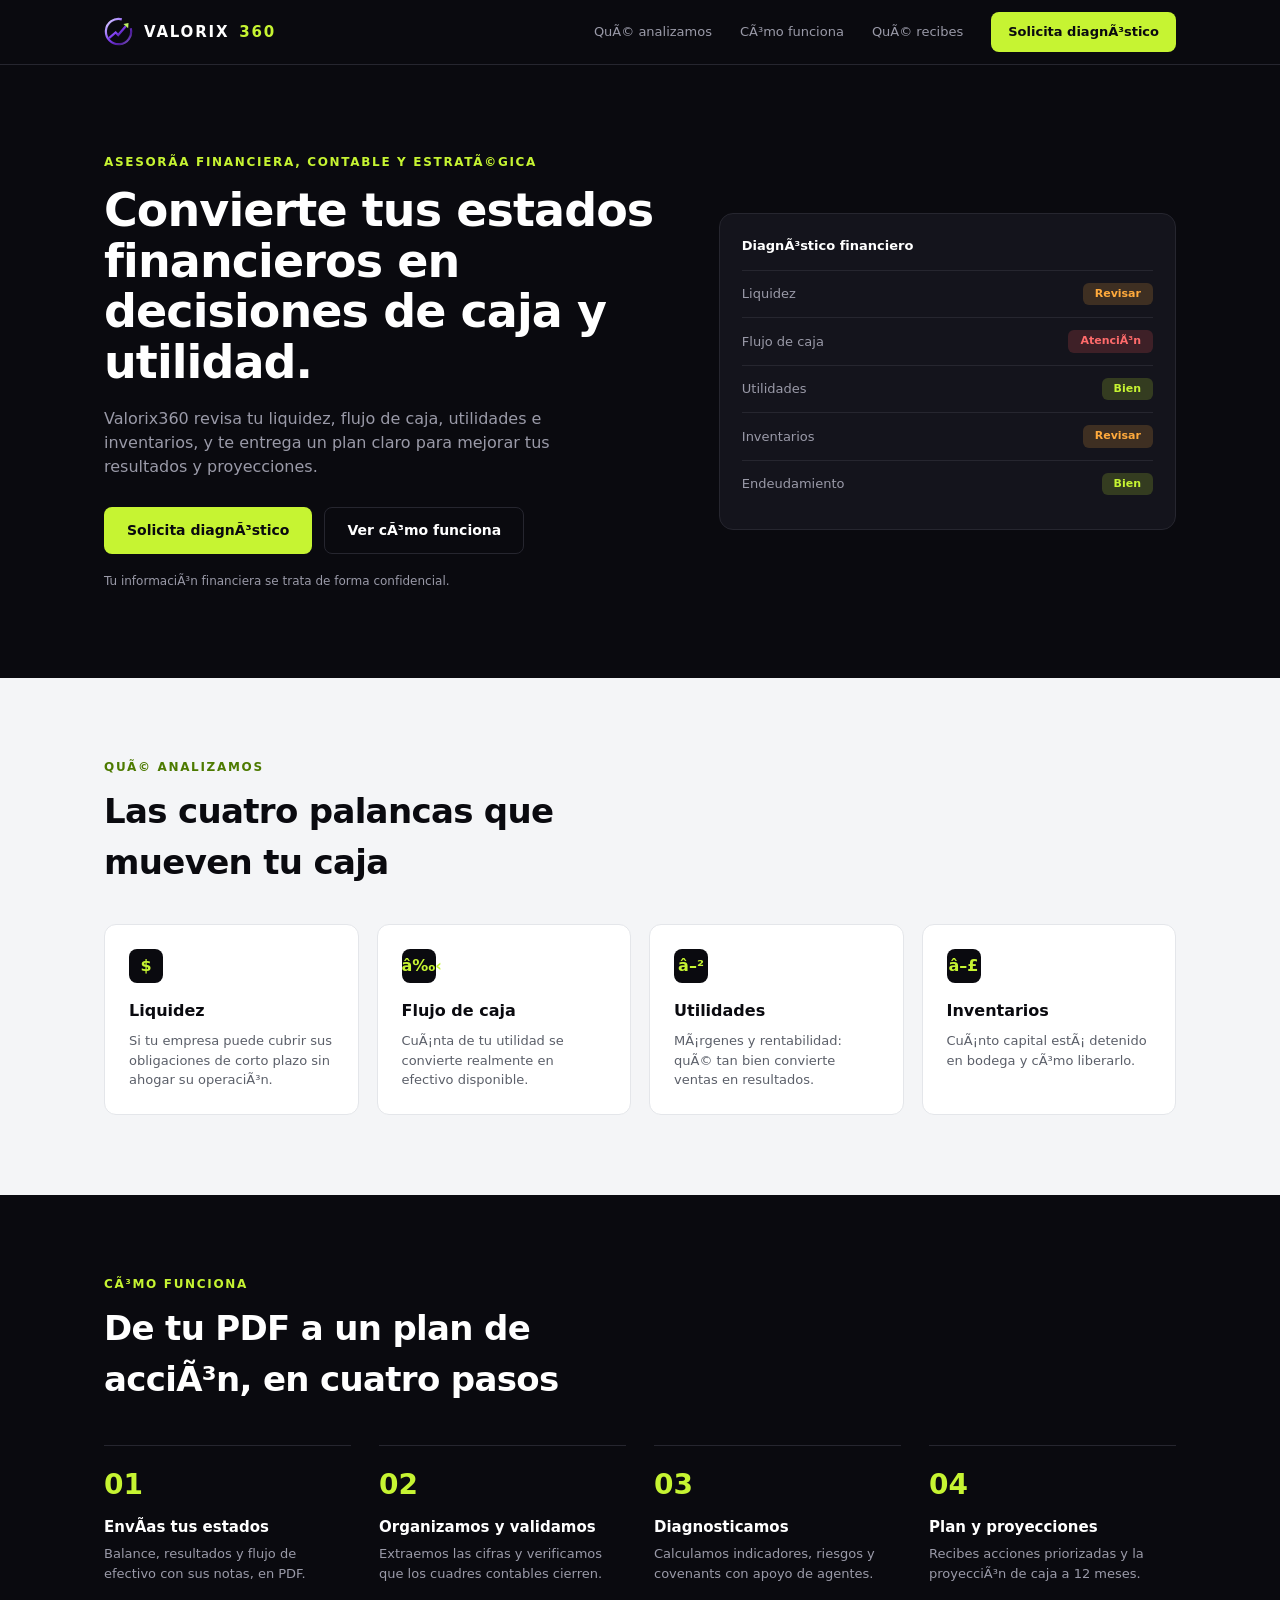
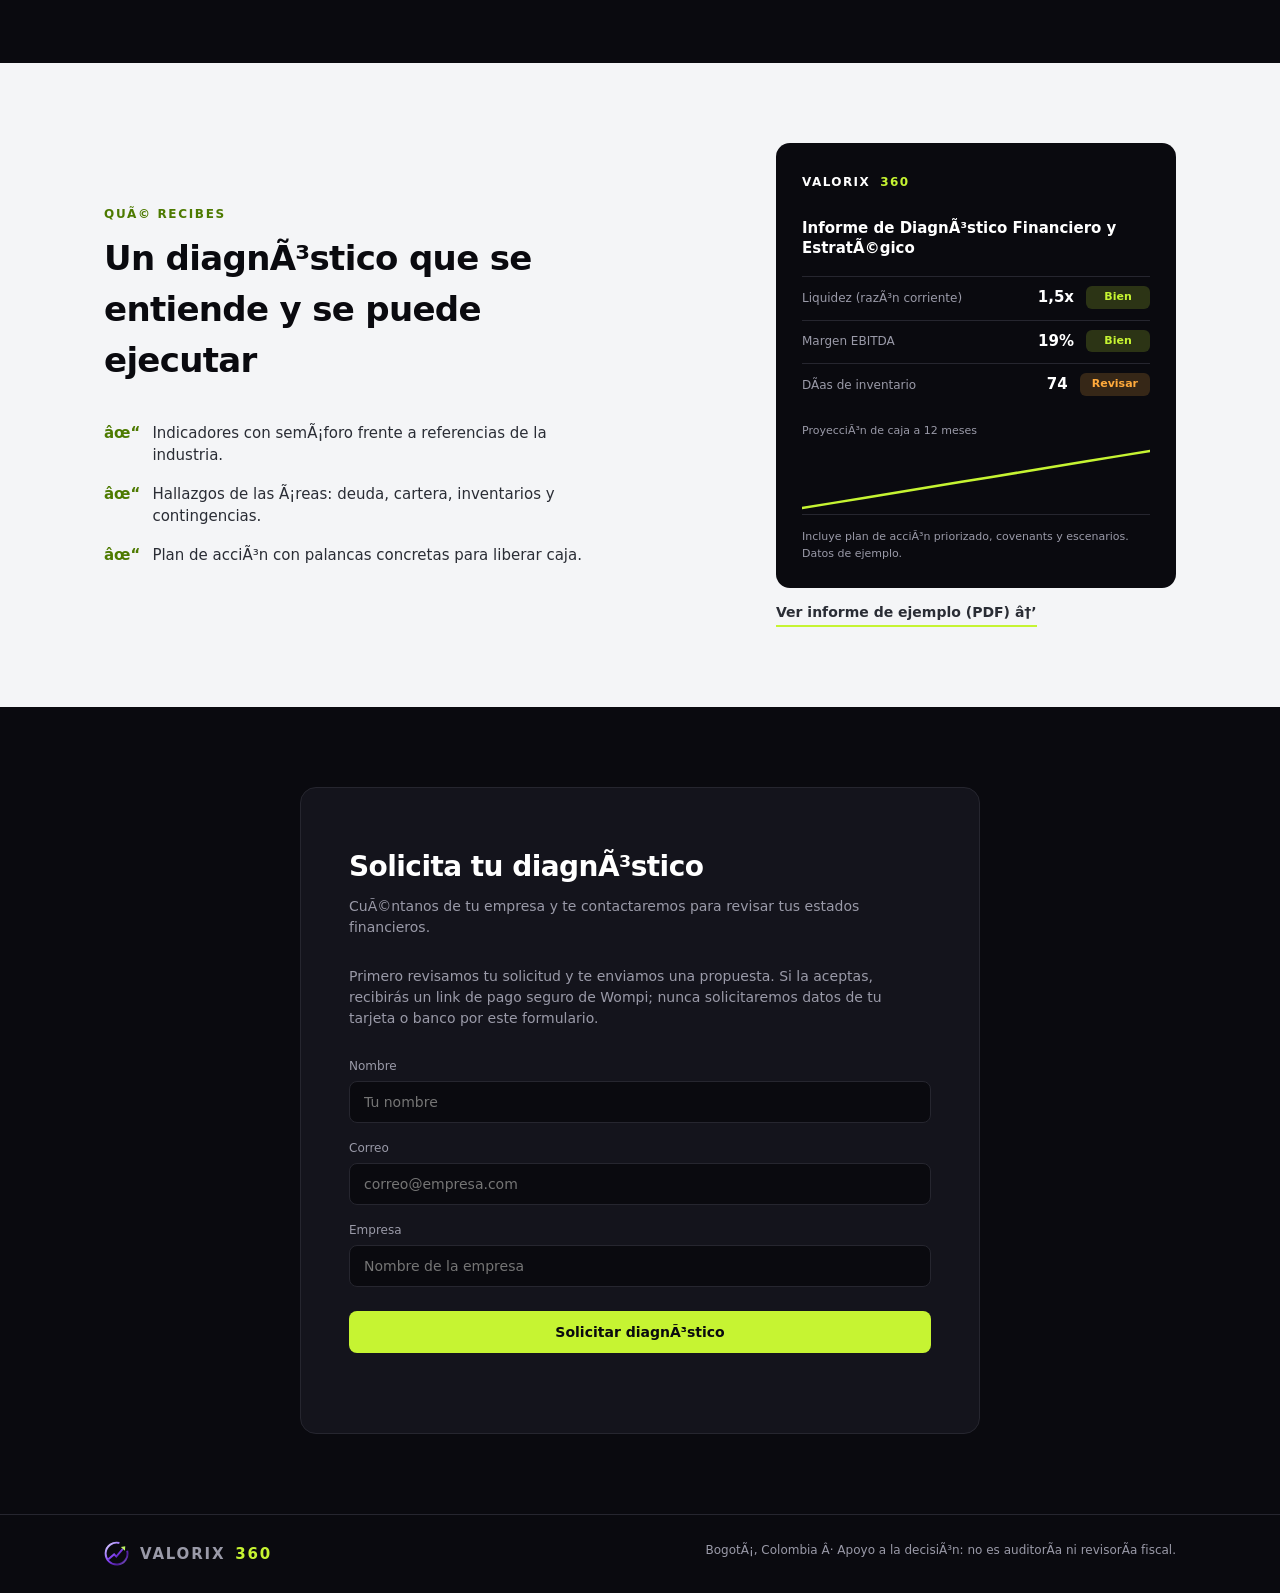
==== commit 6bcef55f: "Prepara flujo seguro de pago por propuesta Co-authored-by: Copilot <223556219+Copilot@users.noreply." ====
--- a/web/valorix360.html
+++ b/web/valorix360.html
@@ -215,6 +215,7 @@
     <div class="form-box">
       <h2>Solicita tu diagnÃ³stico</h2>
       <p>CuÃ©ntanos de tu empresa y te contactaremos para revisar tus estados financieros.</p>
+      <p>Primero revisamos tu solicitud y te enviamos una propuesta. Si la aceptas, recibirás un link de pago seguro de Wompi; nunca solicitaremos datos de tu tarjeta o banco por este formulario.</p>
       <form id="f">
         <label for="n">Nombre</label><input id="n" name="nombre" required maxlength="100" autocomplete="name" placeholder="Tu nombre">
         <label for="c">Correo</label><input id="c" name="correo" type="email" required maxlength="150" autocomplete="email" placeholder="correo@empresa.com">
@@ -280,4 +281,3 @@
 </script>
 </body>
 </html>
-
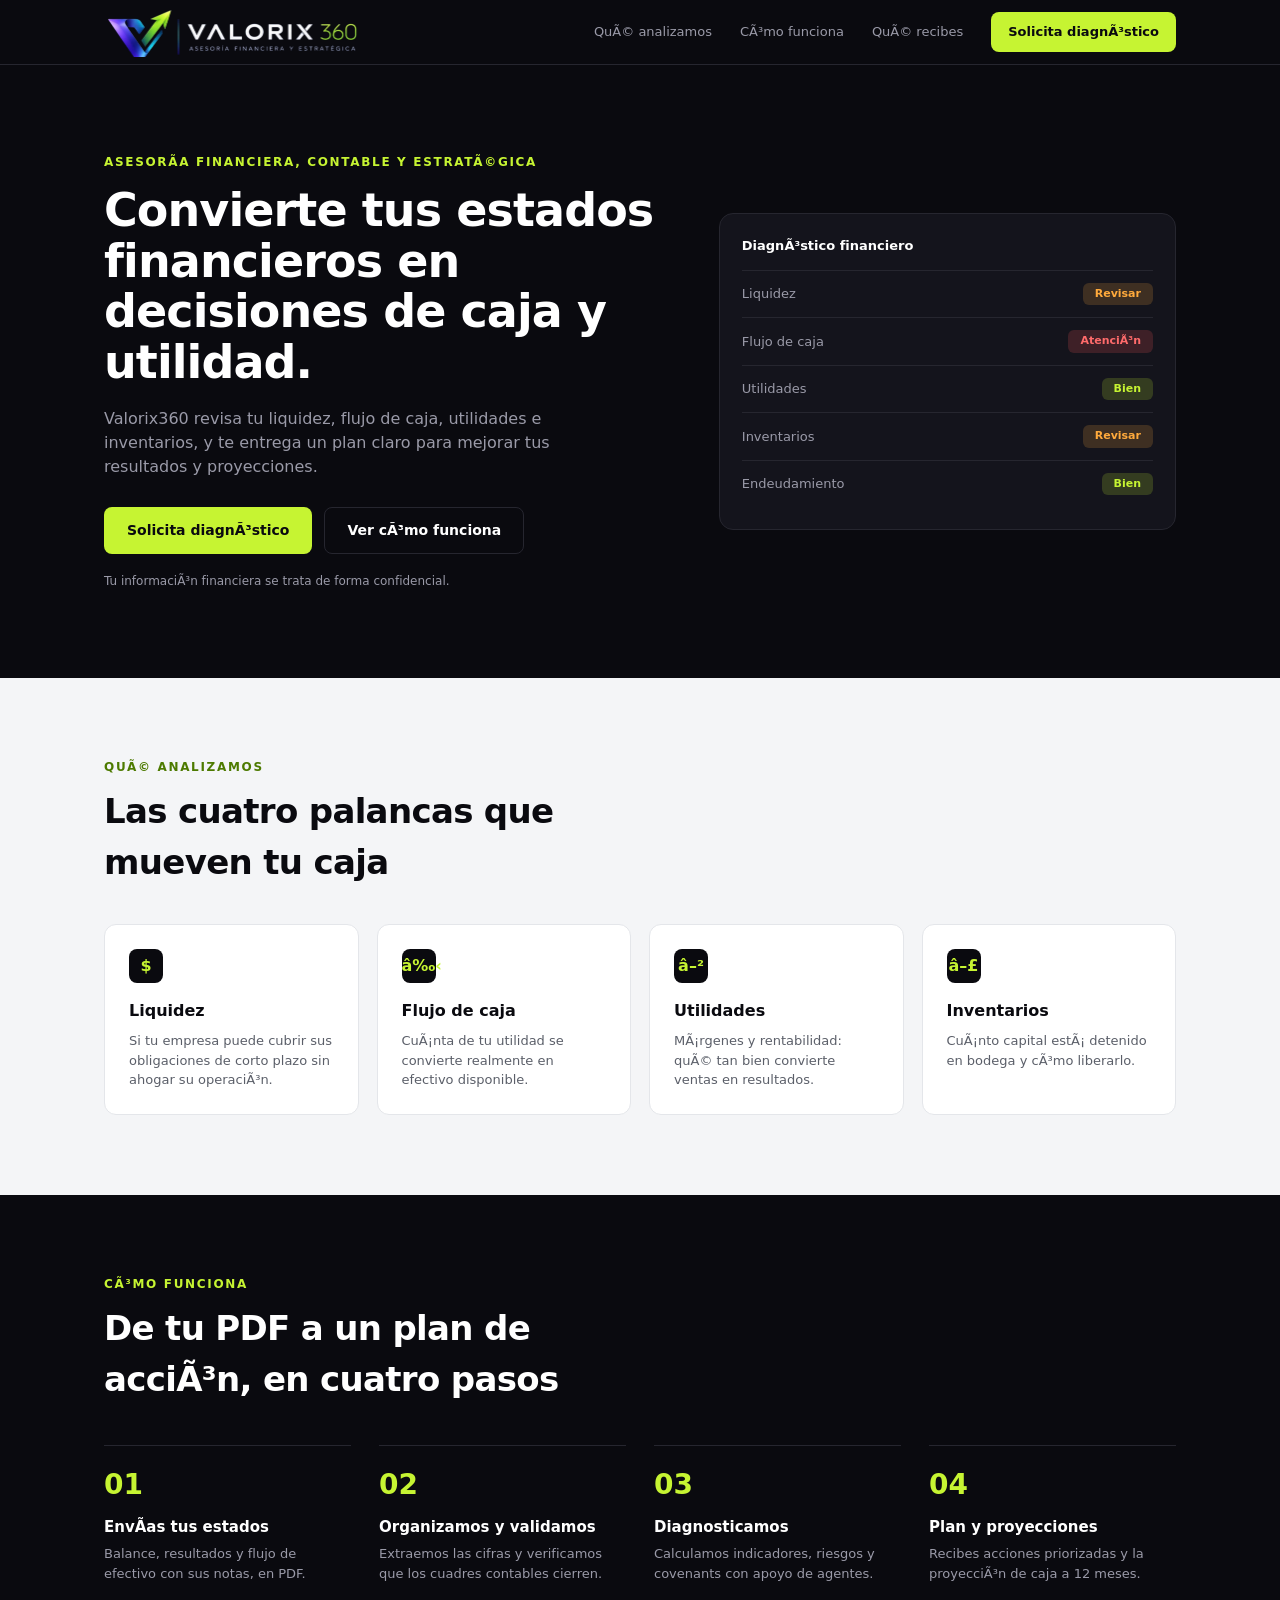
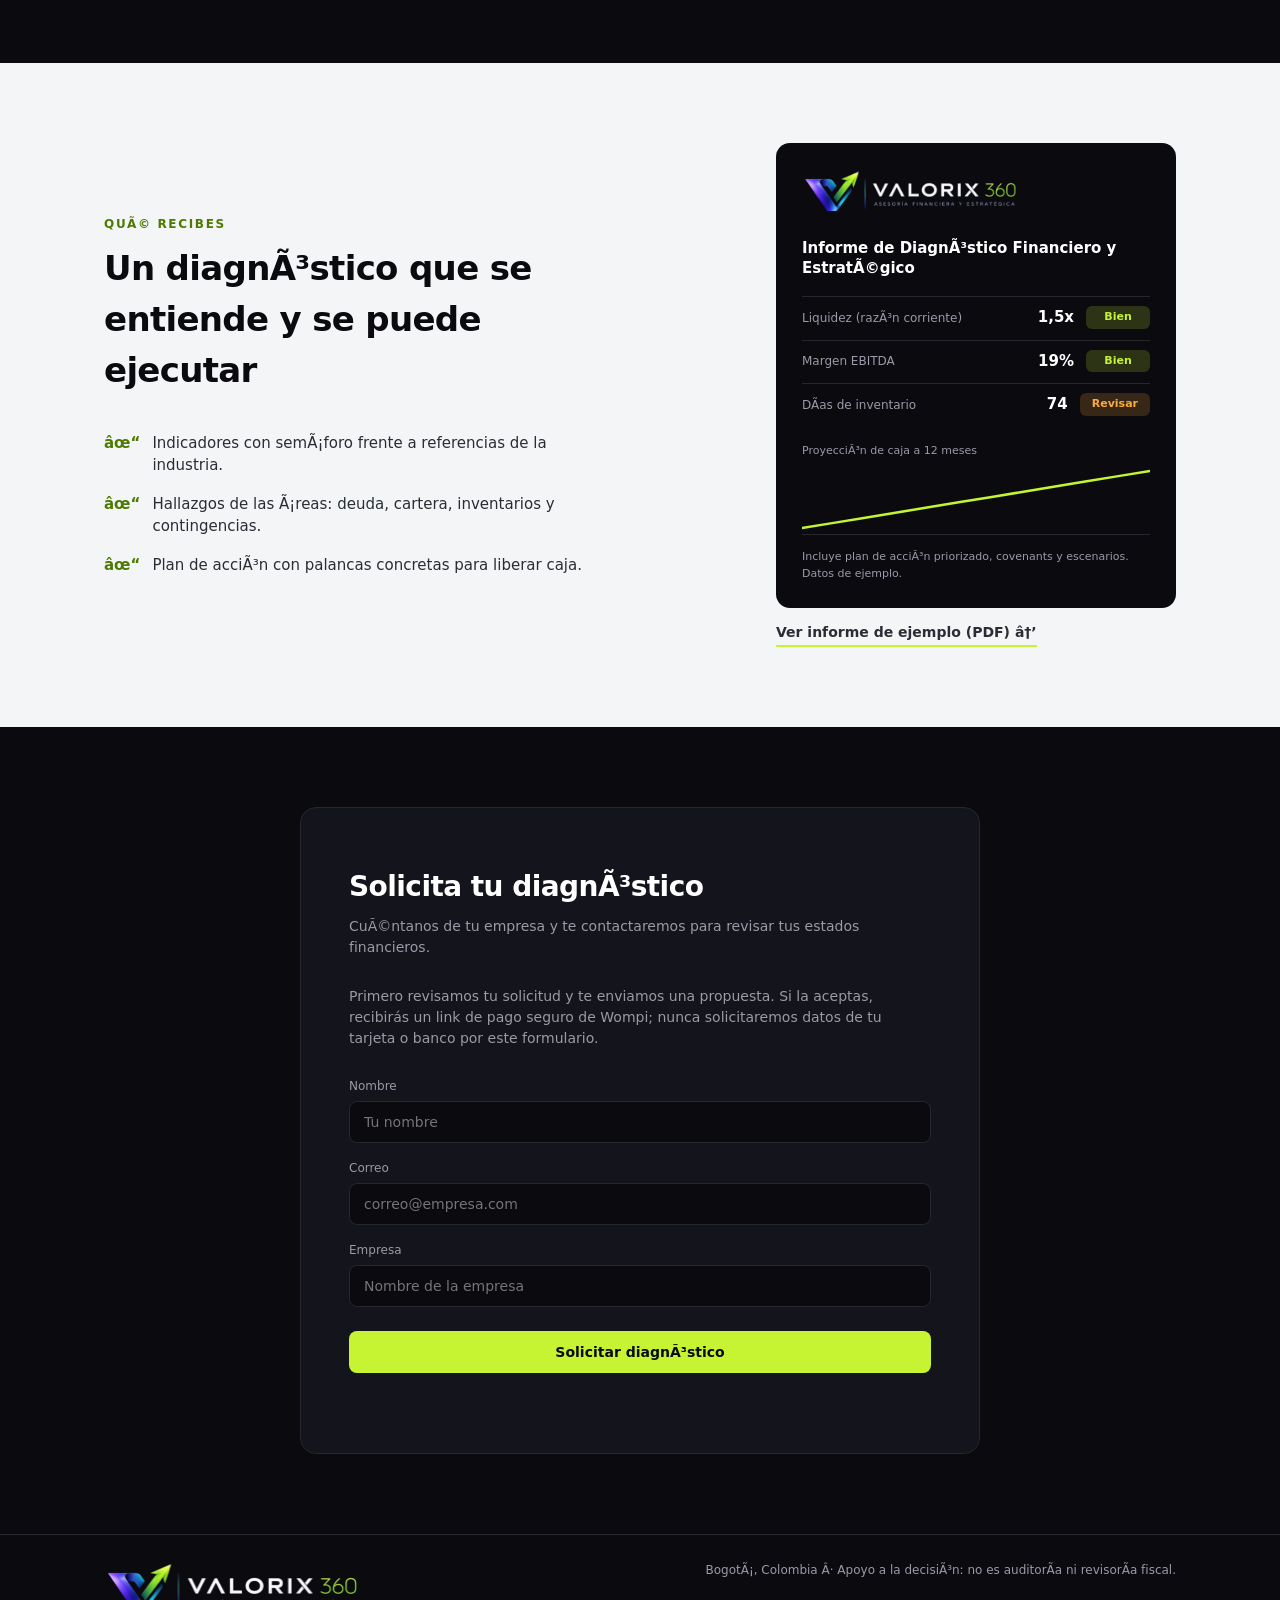
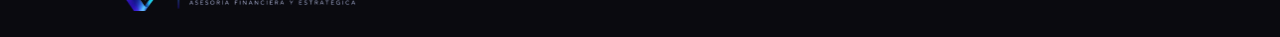
==== commit 8c52f0f3: "Actualiza logo de Valorix360 en la app y la landing Co-authored-by: Copilot <223556219+Copilot@users" ====
--- a/web/valorix360.html
+++ b/web/valorix360.html
@@ -4,8 +4,8 @@
 <meta charset="utf-8">
 <meta name="viewport" content="width=device-width, initial-scale=1">
 <title>Valorix360 Â· AsesorÃ­a financiera, contable y estratÃ©gica</title>
-<link rel="icon" href="[data-uri]" type="image/svg+xml">
-<link rel="icon" href="[data-uri]" type="image/png">
+<link rel="icon" href="favicon.svg" type="image/svg+xml">
+<link rel="icon" href="favicon.png" type="image/png">
 <style>
 :root { --bg:#0a0a0f; --panel:#14141c; --line:#26262f; --lime:#c6f432; --txt:#ffffff; --mut:#9a9aa8; --light:#f4f5f7; --ink:#0a0a0f; }
 * { box-sizing:border-box; margin:0; padding:0; }
@@ -23,9 +23,9 @@
 .btn[disabled] { opacity:.6; cursor:wait; }
 header { border-bottom:1px solid var(--line); }
 header .wrap { display:flex; align-items:center; justify-content:space-between; height:64px; }
-.logo { font-weight:800; letter-spacing:.12em; font-size:15px; display:inline-flex; align-items:center; gap:10px; }
-.logo img { display:block; }
-.logo span { color:var(--lime); }
+.logo { display:inline-flex; align-items:center; gap:0; font-size:0; letter-spacing:0; }
+.logo img { content:url("valorix360-logo.png"); display:block; width:260px; height:auto; }
+.logo span { display:none; }
 nav { display:flex; gap:28px; align-items:center; font-size:13px; color:var(--mut); }
 nav a:hover { color:var(--txt); }
 nav .btn { padding:9px 16px; font-size:13px; color:var(--ink); }
@@ -63,7 +63,8 @@
 .recibes li::before { content:"âœ“"; color:#4d7a00; font-weight:800; }
 .report-col { width:100%; max-width:400px; margin-left:auto; }
 .report { background:var(--ink); color:#fff; border-radius:14px; padding:26px; }
-.report .logo { font-size:12px; margin-bottom:28px; }
+.report .logo { margin-bottom:0; }
+.report .logo img { width:220px; margin-bottom:28px; }
 .report h4 { font-size:15px; line-height:1.3; margin-bottom:18px; }
 .rep-kpis { display:grid; gap:2px; margin-bottom:18px; }
 .rep-kpis div { display:grid; grid-template-columns:1fr auto auto; align-items:center; gap:12px; padding:9px 0; border-top:1px solid var(--line); font-size:12px; color:var(--mut); }
@@ -101,7 +102,8 @@
 @media (max-width:560px) {
   .wrap { padding:0 18px; }
   header .wrap { height:58px; }
-  nav .btn { padding:9px 12px; font-size:12px; }
+  .logo img { width:clamp(145px, 44vw, 190px); }
+  nav .btn { padding:8px; font-size:11px; }
   .hero { padding:44px 0; }
   .light, .dark { padding:48px 0; }
   .cards, .steps { grid-template-columns:1fr; }
@@ -190,7 +192,7 @@
     </div>
     <div class="report-col">
     <div class="report">
-      <div class="logo">VALORIX <span>360</span></div>
+      <div class="logo"><img class="logo-image" src="valorix360-logo.png" alt="Valorix360 · Asesoría financiera y estratégica"></div>
       <h4>Informe de DiagnÃ³stico Financiero y EstratÃ©gico</h4>
       <div class="rep-kpis">
         <div><span>Liquidez (razÃ³n corriente)</span><b>1,5x</b><em class="badge ok">Bien</em></div>
